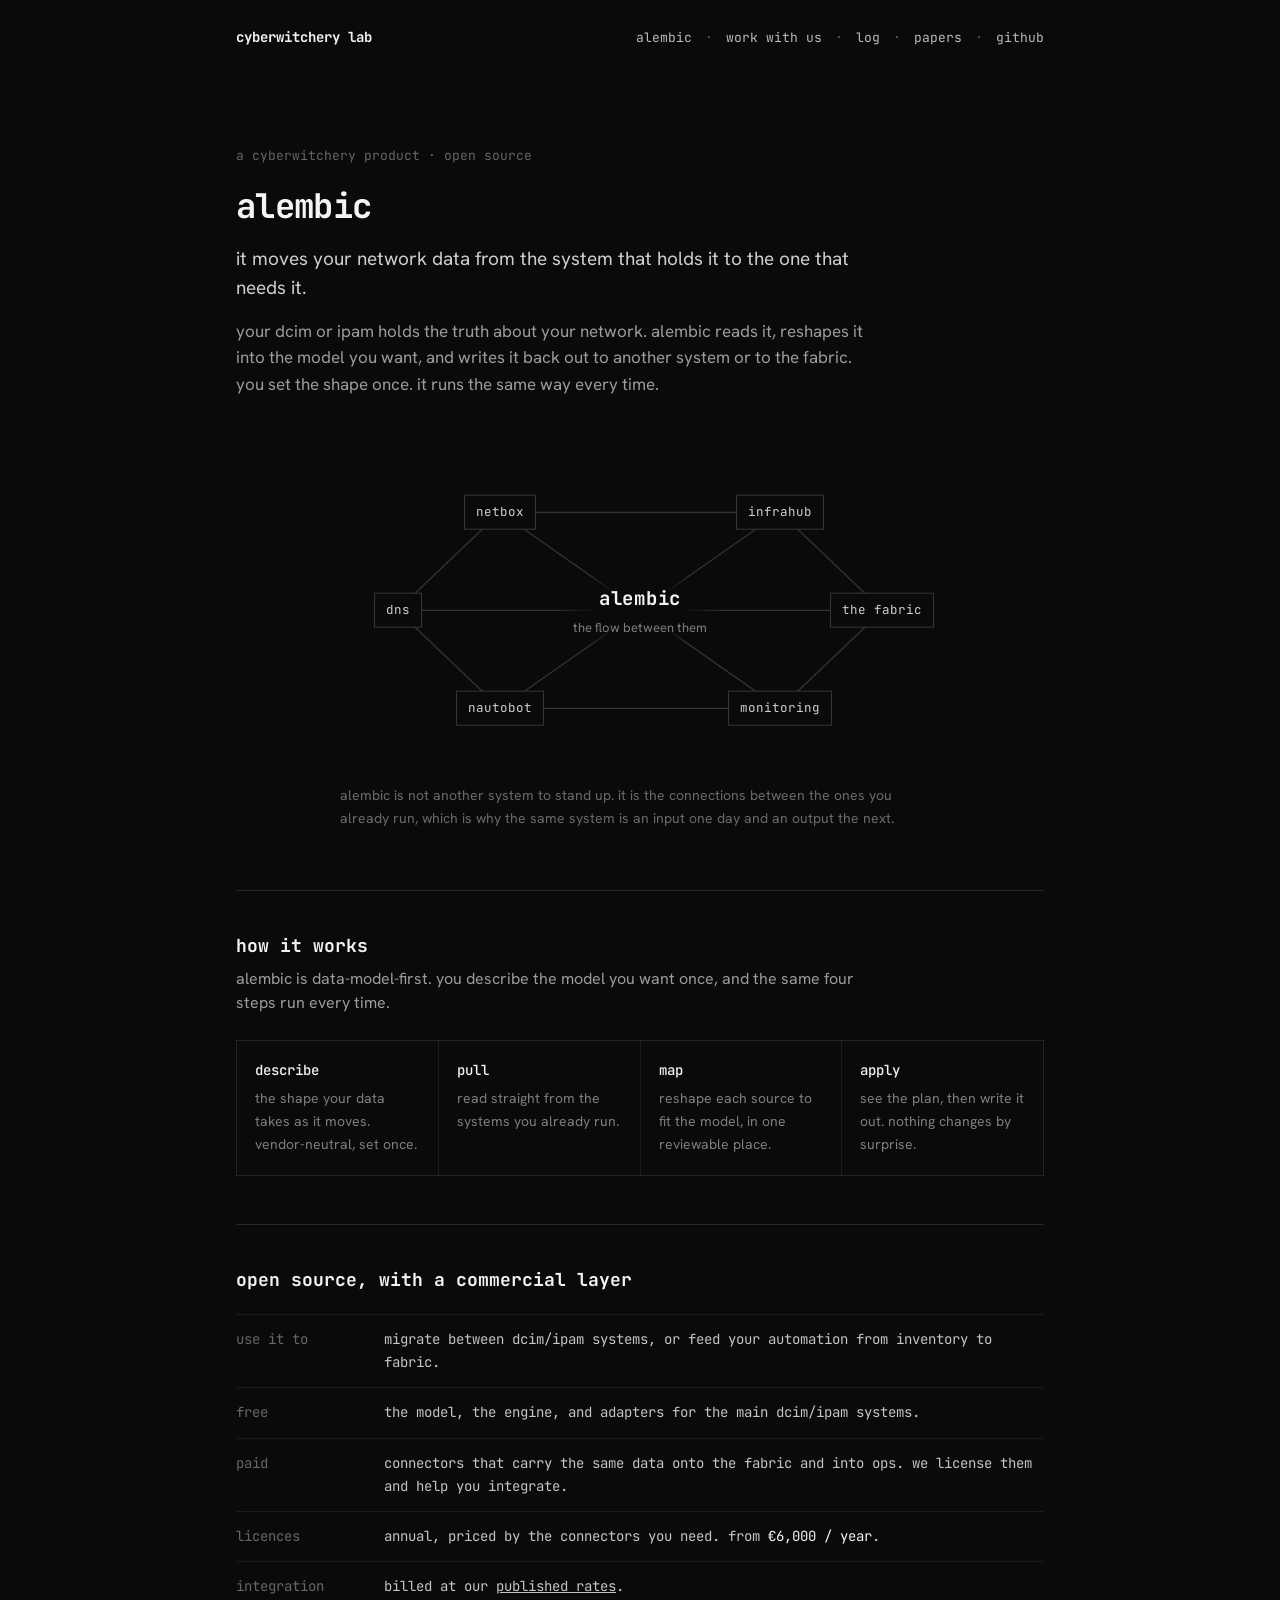
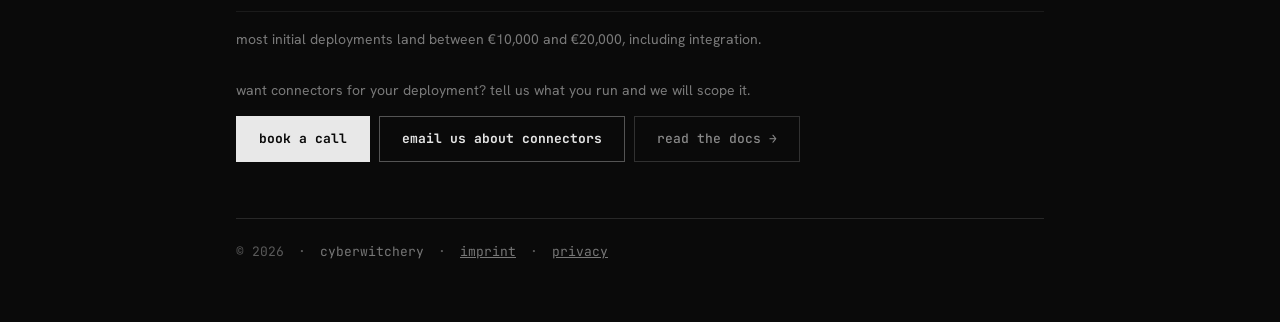
==== alembic.html @ 84539a18 "redesign, first pass" ====
<!DOCTYPE html>
<html lang="en">
<head>
<meta charset="utf-8">
<meta name="viewport" content="width=device-width, initial-scale=1">
<title>alembic · cyberwitchery</title>
<meta name="description" content="alembic moves your network data from the system that holds it to the one that needs it. open source at the core, with a commercial layer for driving the fabric and ops.">
<link rel="canonical" href="https://cyberwitchery.com/alembic.html">
<meta name="theme-color" content="#0a0a0a">
<link rel="icon" href="/favicon.svg" type="image/svg+xml">
<meta property="og:type" content="website">
<meta property="og:site_name" content="cyberwitchery">
<meta property="og:title" content="alembic · cyberwitchery">
<meta property="og:description" content="moves your network data between the dcim, ipam, and fabric systems you already run. open source at the core, with a commercial connector layer.">
<meta property="og:url" content="https://cyberwitchery.com/alembic.html">
<meta property="og:image" content="https://cyberwitchery.com/og.png">
<meta property="og:image:width" content="1200">
<meta property="og:image:height" content="630">
<meta property="og:image:alt" content="cyberwitchery — tools for network automation and security">
<meta name="twitter:card" content="summary_large_image">
<meta name="twitter:title" content="alembic · cyberwitchery">
<meta name="twitter:description" content="moves your network data between the dcim, ipam, and fabric systems you already run. open source at the core, with a commercial connector layer.">
<meta name="twitter:image" content="https://cyberwitchery.com/og.png">
<link rel="preconnect" href="https://fonts.googleapis.com">
<link rel="preconnect" href="https://fonts.gstatic.com" crossorigin>
<link href="https://fonts.googleapis.com/css2?family=JetBrains+Mono:wght@400;500;700&family=Hanken+Grotesk:wght@400;500&display=swap" rel="stylesheet">
<style>
  *{box-sizing:border-box}
  html,body{margin:0;padding:0}
  body{background:#0a0a0a}
  ::selection{background:#e8e8e8;color:#0a0a0a}
  a{text-decoration:none;color:inherit}
  @media (max-width:680px){
    .r-wrap{padding:0 20px !important;}
    .r-spec{grid-template-columns:1fr !important;gap:3px !important;}
    .r-diaglabel{font-size:11px !important;padding:5px 7px !important;}
  }
</style>
<style>
.hv0:hover{color:#fff !important}
.hv1:hover{color:#fff !important}
.hv2:hover{color:#fff !important}
.hv3:hover{color:#fff !important}
.hv4:hover{color:#fff !important}
.hv5:hover{color:#fff !important}
.hv6:hover{color:#fff !important}
.hv7:hover{color:#fff !important}
.hv8:hover{background:#fff !important}
.hv9:hover{border-color:#fff !important;color:#fff !important}
.hv10:hover{border-color:#fff !important;color:#fff !important}
.hv11:hover{color:#fff !important}
.hv12:hover{color:#fff !important}
.hv13:hover{color:#fff !important}
</style>
<script type="application/ld+json">
{
  "@context": "https://schema.org",
  "@type": "SoftwareApplication",
  "name": "alembic",
  "applicationCategory": "DeveloperApplication",
  "operatingSystem": "cross-platform",
  "description": "moves your network data from the system that holds it to the one that needs it. reads from your dcim or ipam, reshapes it to the model you want, and writes it back out to another system or to the fabric.",
  "url": "https://cyberwitchery.com/alembic.html",
  "isAccessibleForFree": true,
  "publisher": {
    "@type": "Organization",
    "name": "cyberwitchery",
    "url": "https://cyberwitchery.com/"
  }
}
</script>
</head>
<body>
<div style="background:#0a0a0a;color:#e4e4e4;font-family:'JetBrains Mono',monospace;min-height:100vh;-webkit-font-smoothing:antialiased;font-size:14px;line-height:1.65">
<div class="r-wrap" style="max-width:880px;margin:0 auto;padding:0 36px">

  <!-- masthead -->
  <div style="display:flex;align-items:center;justify-content:space-between;gap:14px 20px;padding:26px 0;flex-wrap:wrap">
    <a href="index.html" style="font-weight:700;color:#f2f2f2" class="hv0">cyberwitchery lab</a>
    <div style="display:flex;gap:13px;color:#555;font-size:13px;flex-wrap:wrap">
      <a href="alembic.html" style="color:#bbb" class="hv1">alembic</a><span>·</span>
      <!-- parked: ddt --><!--<a href="ddt.html" style="color:#bbb" class="hv2">ddt</a><span>·</span>-->
      <a href="index.html#work" style="color:#bbb" class="hv3">work with us</a><span>·</span>
      <a href="/log" style="color:#bbb" class="hv4">log</a><span>·</span>
      <a href="papers.html" style="color:#bbb" class="hv5">papers</a><span>·</span>
      <a href="https://github.com/cyberwitchery" target="_blank" style="color:#bbb" class="hv6">github</a>
    </div>
  </div>

  <!-- product hero -->
  <div style="padding:70px 0 56px">
    <div style="color:#666;font-size:13px;margin-bottom:18px">a cyberwitchery product · open source</div>
    <h1 style="font-family:'JetBrains Mono',monospace;font-weight:700;font-size:34px;line-height:1.25;letter-spacing:-0.02em;margin:0;color:#f4f4f4">alembic</h1>
    <p style="font-family:'Hanken Grotesk',sans-serif;font-size:19px;line-height:1.5;color:#cfcfcf;max-width:660px;margin:18px 0 0">it moves your network data from the system that holds it to the one that needs it.</p>
    <p style="font-family:'Hanken Grotesk',sans-serif;font-size:17px;line-height:1.55;color:#9c9c9c;max-width:640px;margin:16px 0 0">your dcim or ipam holds the truth about your network. alembic reads it, reshapes it into the model you want, and writes it back out to another system or to the fabric. you set the shape once. it runs the same way every time.</p>
  </div>

  <!-- alembic is the connections, not a node. only systems are boxes. -->
  <div style="padding:8px 0 60px">
    <div style="position:relative;width:100%;max-width:560px;margin:0 auto;aspect-ratio:600/320">
      <svg viewBox="0 0 600 320" style="position:absolute;inset:0;width:100%;height:100%">
        <g stroke="rgba(255,255,255,0.17)" stroke-width="1.4" fill="none">
          <line x1="150" y1="55" x2="450" y2="55"></line>
          <line x1="450" y1="55" x2="560" y2="160"></line>
          <line x1="560" y1="160" x2="450" y2="265"></line>
          <line x1="450" y1="265" x2="150" y2="265"></line>
          <line x1="150" y1="265" x2="40" y2="160"></line>
          <line x1="40" y1="160" x2="150" y2="55"></line>
          <line x1="150" y1="55" x2="450" y2="265"></line>
          <line x1="450" y1="55" x2="150" y2="265"></line>
          <line x1="40" y1="160" x2="560" y2="160"></line>
        </g>
      </svg>
      <div class="r-diaglabel" style="position:absolute;left:25%;top:17.2%;transform:translate(-50%,-50%);padding:6px 11px;border:1px solid rgba(255,255,255,0.18);background:#0a0a0a;color:#cfcfcf;font-size:12.5px;white-space:nowrap">netbox</div>
      <div class="r-diaglabel" style="position:absolute;left:75%;top:17.2%;transform:translate(-50%,-50%);padding:6px 11px;border:1px solid rgba(255,255,255,0.18);background:#0a0a0a;color:#cfcfcf;font-size:12.5px;white-space:nowrap">infrahub</div>
      <div class="r-diaglabel" style="position:absolute;left:93.3%;top:50%;transform:translate(-50%,-50%);padding:6px 11px;border:1px solid rgba(255,255,255,0.18);background:#0a0a0a;color:#cfcfcf;font-size:12.5px;white-space:nowrap">the fabric</div>
      <div class="r-diaglabel" style="position:absolute;left:75%;top:82.8%;transform:translate(-50%,-50%);padding:6px 11px;border:1px solid rgba(255,255,255,0.18);background:#0a0a0a;color:#cfcfcf;font-size:12.5px;white-space:nowrap">monitoring</div>
      <div class="r-diaglabel" style="position:absolute;left:25%;top:82.8%;transform:translate(-50%,-50%);padding:6px 11px;border:1px solid rgba(255,255,255,0.18);background:#0a0a0a;color:#cfcfcf;font-size:12.5px;white-space:nowrap">nautobot</div>
      <div class="r-diaglabel" style="position:absolute;left:6.7%;top:50%;transform:translate(-50%,-50%);padding:6px 11px;border:1px solid rgba(255,255,255,0.18);background:#0a0a0a;color:#cfcfcf;font-size:12.5px;white-space:nowrap">dns</div>
      <div style="position:absolute;left:50%;top:50%;transform:translate(-50%,-50%);width:170px;height:84px;display:flex;flex-direction:column;align-items:center;justify-content:center;background:radial-gradient(closest-side,#0a0a0a 52%,rgba(10,10,10,0));text-align:center">
        <div style="color:#f4f4f4;font-weight:700;font-size:19px;letter-spacing:0.04em">alembic</div>
        <div style="color:#7e7e7e;font-family:'Hanken Grotesk',sans-serif;font-size:13px;margin-top:3px">the flow between them</div>
      </div>
    </div>
    <div style="color:#6a6a6a;margin:24px auto 0;font-family:'Hanken Grotesk',sans-serif;font-size:14px;max-width:600px">alembic is not another system to stand up. it is the connections between the ones you already run, which is why the same system is an input one day and an output the next.</div>
  </div>

  <!-- how it works -->
  <div style="border-top:1px solid rgba(255,255,255,0.12);padding:40px 0 8px">
    <div style="font-weight:700;font-size:18px;color:#f2f2f2;margin-bottom:6px">how it works</div>
    <p style="font-family:'Hanken Grotesk',sans-serif;font-size:16px;line-height:1.55;color:#9c9c9c;max-width:640px;margin:0 0 24px">alembic is data-model-first. you describe the model you want once, and the same four steps run every time.</p>
    <div style="display:flex;flex-wrap:wrap;gap:0;border:1px solid rgba(255,255,255,0.1)">
      <div style="flex:1;min-width:150px;padding:18px 18px;border-right:1px solid rgba(255,255,255,0.08)">
        <div style="color:#f2f2f2;font-weight:500">describe</div>
        <div style="font-family:'Hanken Grotesk',sans-serif;font-size:14px;color:#7e7e7e;margin-top:5px">the shape your data takes as it moves. vendor-neutral, set once.</div>
      </div>
      <div style="flex:1;min-width:150px;padding:18px 18px;border-right:1px solid rgba(255,255,255,0.08)">
        <div style="color:#f2f2f2;font-weight:500">pull</div>
        <div style="font-family:'Hanken Grotesk',sans-serif;font-size:14px;color:#7e7e7e;margin-top:5px">read straight from the systems you already run.</div>
      </div>
      <div style="flex:1;min-width:150px;padding:18px 18px;border-right:1px solid rgba(255,255,255,0.08)">
        <div style="color:#f2f2f2;font-weight:500">map</div>
        <div style="font-family:'Hanken Grotesk',sans-serif;font-size:14px;color:#7e7e7e;margin-top:5px">reshape each source to fit the model, in one reviewable place.</div>
      </div>
      <div style="flex:1;min-width:150px;padding:18px 18px">
        <div style="color:#f2f2f2;font-weight:500">apply</div>
        <div style="font-family:'Hanken Grotesk',sans-serif;font-size:14px;color:#7e7e7e;margin-top:5px">see the plan, then write it out. nothing changes by surprise.</div>
      </div>
    </div>
  </div>

  <!-- open source + commercial -->
  <div style="border-top:1px solid rgba(255,255,255,0.12);padding:40px 0 8px;margin-top:40px">
    <div style="font-weight:700;font-size:18px;color:#f2f2f2;margin-bottom:20px">open source, with a commercial layer</div>
    <div style="display:flex;flex-direction:column;gap:0;font-size:14px">
      <div class="r-spec" style="display:grid;grid-template-columns:130px 1fr;gap:18px;padding:13px 0;border-top:1px solid rgba(255,255,255,0.07)">
        <span style="color:#666">use it to</span><span style="color:#c4c4c4">migrate between dcim/ipam systems, or feed your automation from inventory to fabric.</span>
      </div>
      <div class="r-spec" style="display:grid;grid-template-columns:130px 1fr;gap:18px;padding:13px 0;border-top:1px solid rgba(255,255,255,0.07)">
        <span style="color:#666">free</span><span style="color:#c4c4c4">the model, the engine, and adapters for the main dcim/ipam systems.</span>
      </div>
      <div class="r-spec" style="display:grid;grid-template-columns:130px 1fr;gap:18px;padding:13px 0;border-top:1px solid rgba(255,255,255,0.07)">
        <span style="color:#666">paid</span><span style="color:#c4c4c4">connectors that carry the same data onto the fabric and into ops. we license them and help you integrate.</span>
      </div>
      <div class="r-spec" style="display:grid;grid-template-columns:130px 1fr;gap:18px;padding:13px 0;border-top:1px solid rgba(255,255,255,0.07)">
        <span style="color:#666">licences</span><span style="color:#c4c4c4">annual, priced by the connectors you need. from <span style="color:#f2f2f2">€6,000 / year</span>.</span>
      </div>
      <div class="r-spec" style="display:grid;grid-template-columns:130px 1fr;gap:18px;padding:13px 0;border-top:1px solid rgba(255,255,255,0.07);border-bottom:1px solid rgba(255,255,255,0.07)">
        <span style="color:#666">integration</span><span style="color:#c4c4c4">billed at our <a href="index.html#rates" style="color:#c4c4c4;text-decoration:underline" class="hv7">published rates</a>.</span>
      </div>
    </div>
    <div style="color:#7a7a7a;font-family:'Hanken Grotesk',sans-serif;font-size:14px;margin-top:16px;max-width:600px">most initial deployments land between €10,000 and €20,000, including integration.</div>
    <div style="color:#7a7a7a;font-family:'Hanken Grotesk',sans-serif;font-size:14px;margin-top:28px">want connectors for your deployment? tell us what you run and we will scope it.</div>
    <div style="display:flex;gap:9px;flex-wrap:wrap;margin-top:14px">
      <a href="https://cal.com/cyberwitchery" target="_blank" style="border:1px solid #e8e8e8;background:#e8e8e8;color:#0a0a0a;padding:11px 22px;font-size:13px;font-weight:700" class="hv8">book a call</a>
      <a href="mailto:contact@cyberwitchery.com?subject=alembic connectors" style="border:1px solid rgba(255,255,255,0.3);color:#e4e4e4;padding:11px 22px;font-size:13px;font-weight:700" class="hv9">email us about connectors</a>
      <a href="https://github.com/cyberwitchery/alembic" target="_blank" style="border:1px solid rgba(255,255,255,0.16);color:#888;padding:11px 22px;font-size:13px;font-weight:500" class="hv10">read the docs →</a>
    </div>
  </div>

  <!-- footer -->
  <div style="border-top:1px solid rgba(255,255,255,0.12);margin-top:48px;padding:22px 0 60px;display:flex;gap:14px;color:#5a5a5a;font-size:13px;flex-wrap:wrap">
    <span>© 2026</span><span>·</span>
    <a href="index.html" style="color:#777" class="hv11">cyberwitchery</a><span>·</span>
    <a href="imprint.html" style="text-decoration:underline;color:#777" class="hv12">imprint</a><span>·</span>
    <a href="privacy.html" style="text-decoration:underline;color:#777" class="hv13">privacy</a>
  </div>

</div>
</div>
</body>
</html>
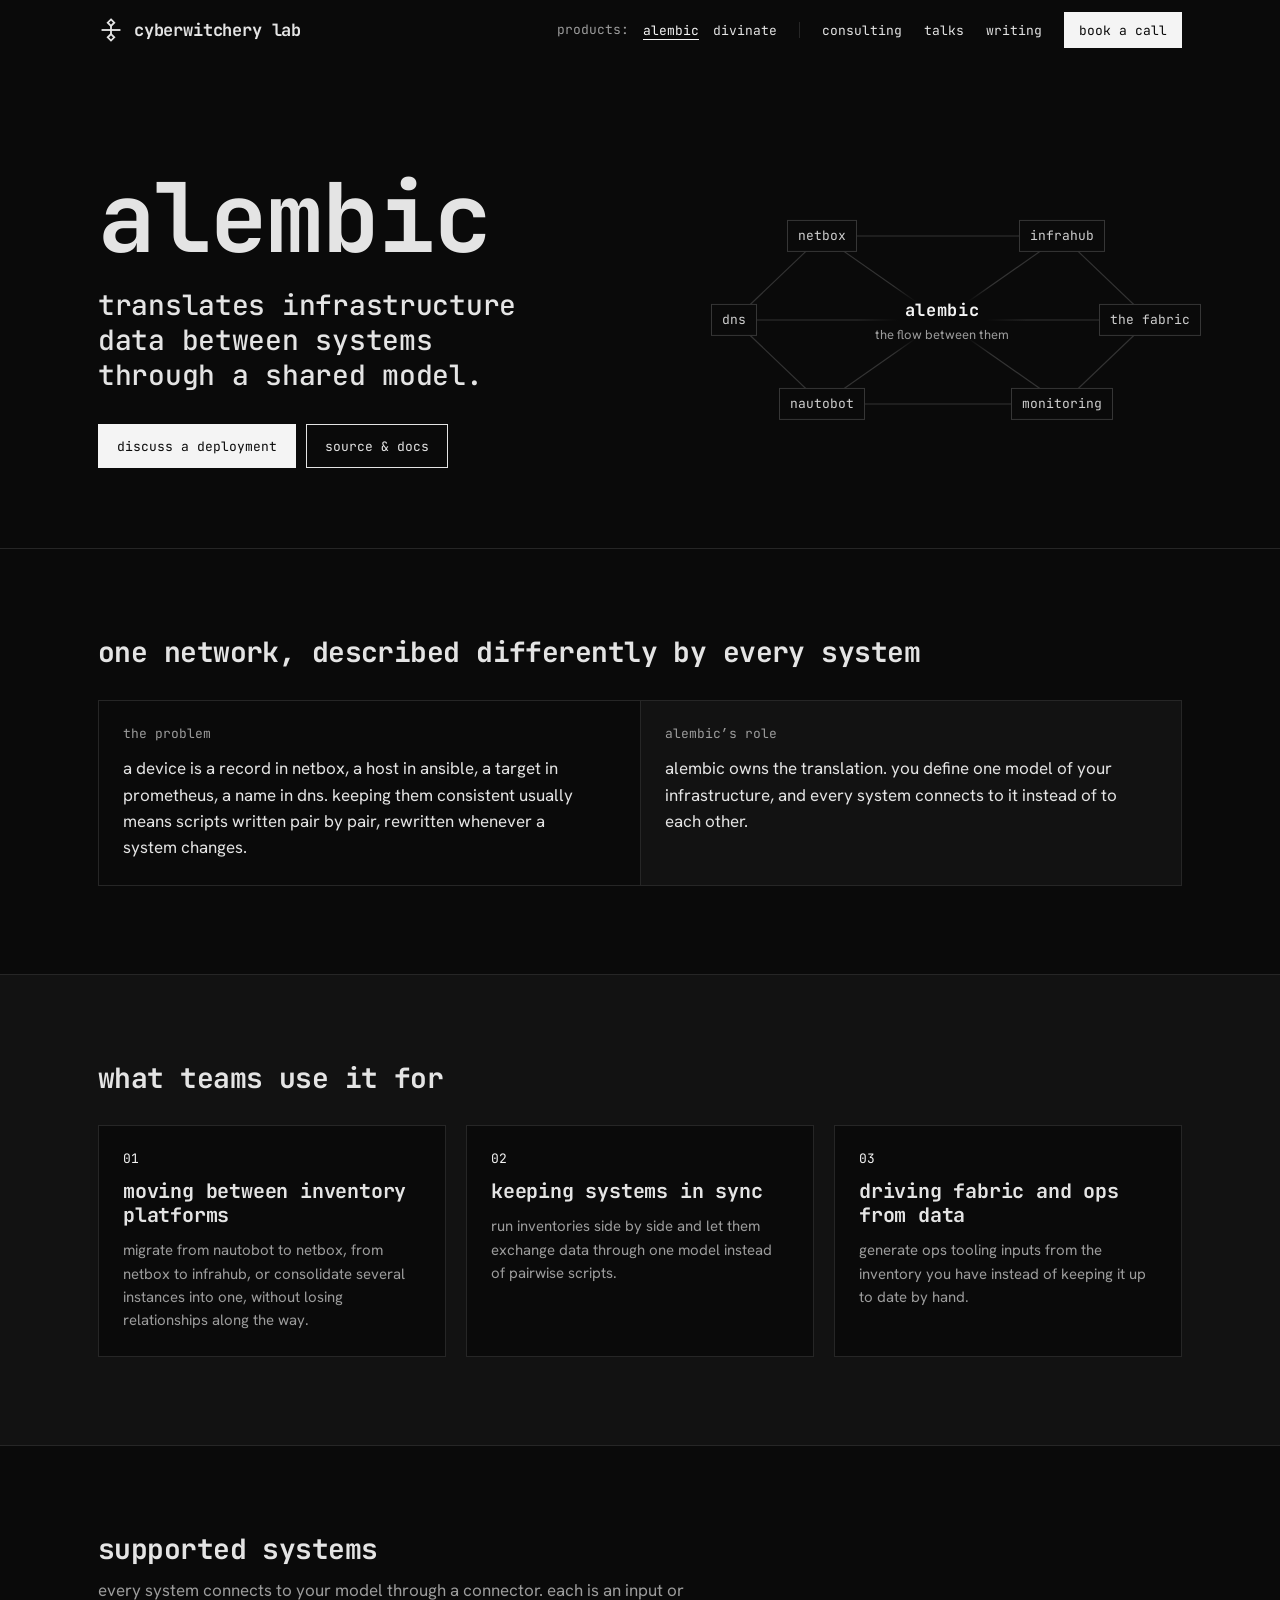
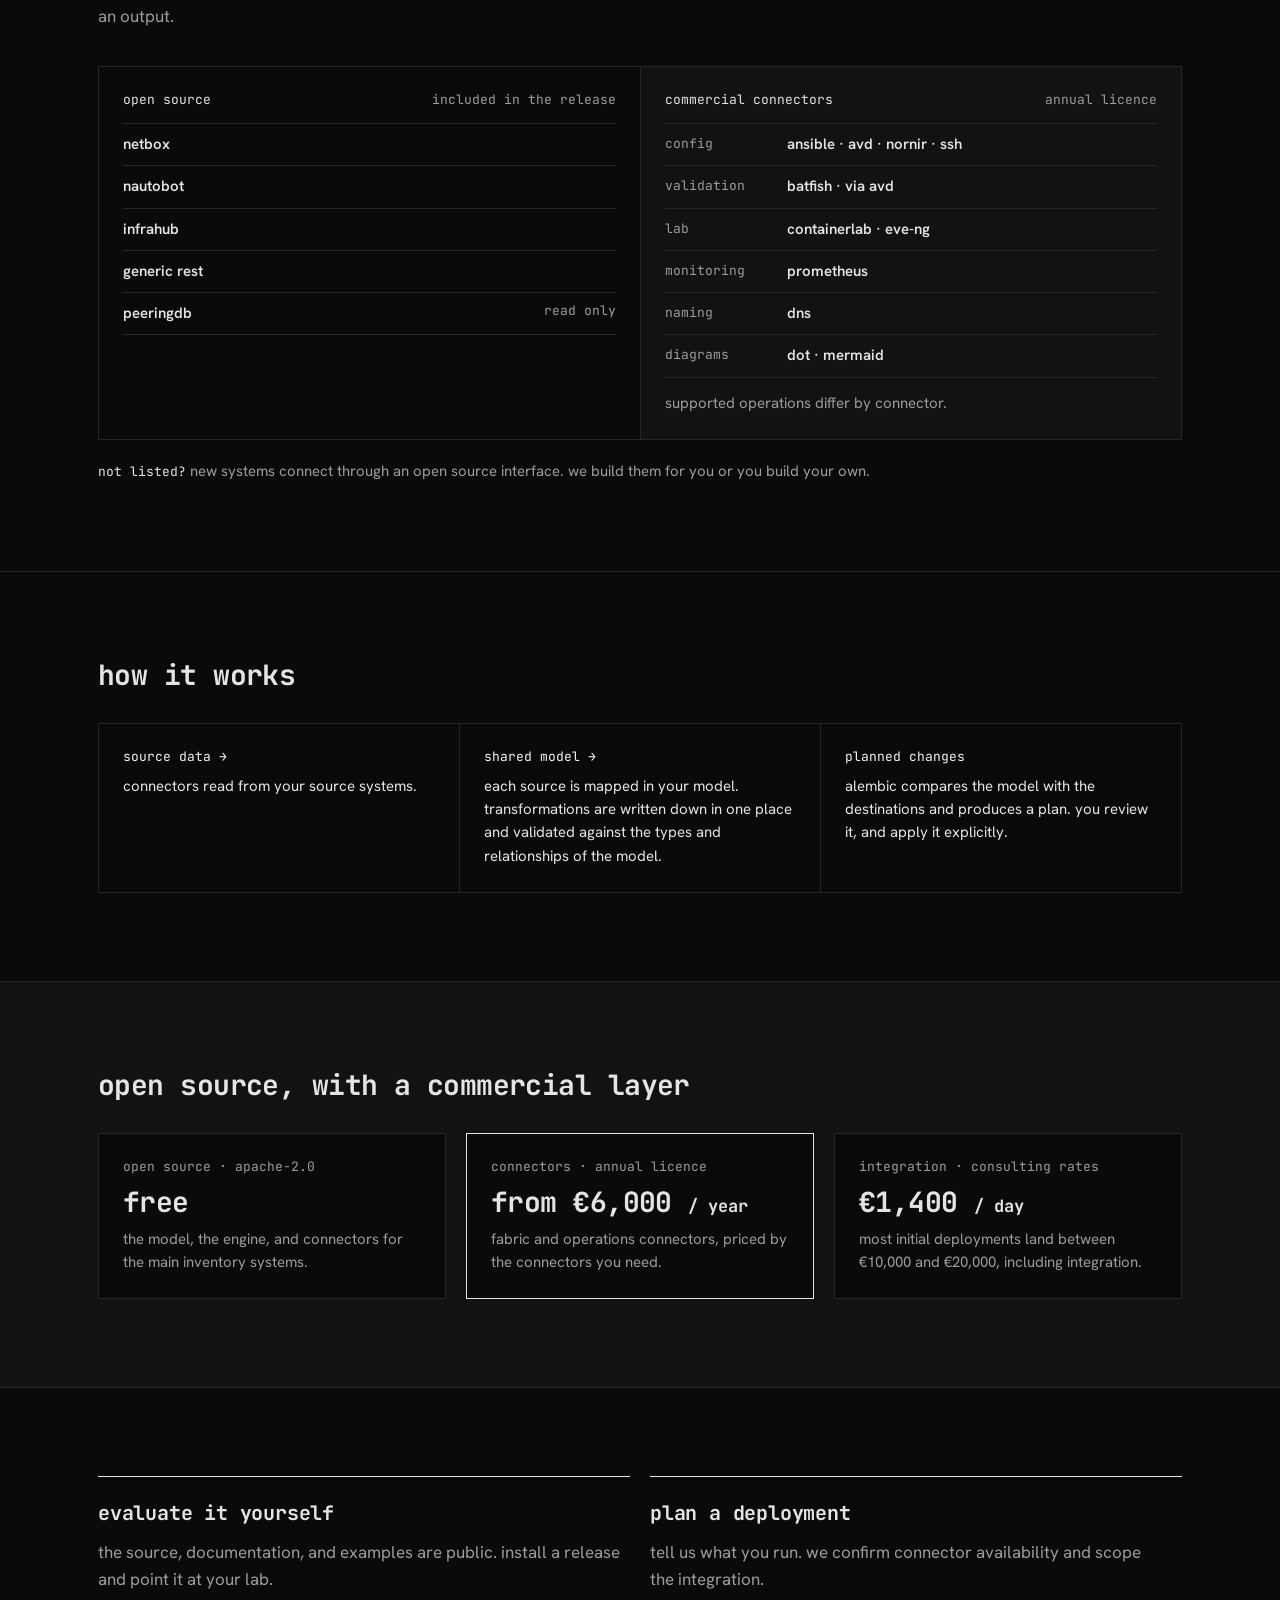
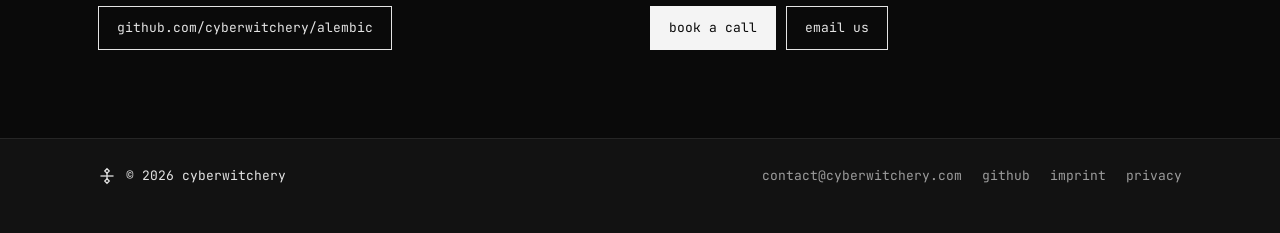
==== commit 135709b5: "redesign" ====
--- a/alembic.html
+++ b/alembic.html
@@ -3,190 +3,171 @@
 <head>
 <meta charset="utf-8">
 <meta name="viewport" content="width=device-width, initial-scale=1">
-<title>alembic · cyberwitchery</title>
-<meta name="description" content="alembic moves your network data from the system that holds it to the one that needs it. open source at the core, with a commercial layer for driving the fabric and ops.">
+<title>alembic · translate network data between your systems · cyberwitchery</title>
+<meta name="description" content="alembic translates infrastructure data between netbox, nautobot, infrahub, and your fabric and ops tooling, through a shared model you control. open source, with commercial connectors.">
 <link rel="canonical" href="https://cyberwitchery.com/alembic.html">
 <meta name="theme-color" content="#0a0a0a">
-<link rel="icon" href="/favicon.svg" type="image/svg+xml">
 <meta property="og:type" content="website">
 <meta property="og:site_name" content="cyberwitchery">
-<meta property="og:title" content="alembic · cyberwitchery">
-<meta property="og:description" content="moves your network data between the dcim, ipam, and fabric systems you already run. open source at the core, with a commercial connector layer.">
 <meta property="og:url" content="https://cyberwitchery.com/alembic.html">
+<meta property="og:title" content="alembic · translate network data between your systems · cyberwitchery">
+<meta property="og:description" content="alembic translates infrastructure data between netbox, nautobot, infrahub, and your fabric and ops tooling, through a shared model you control. open source, with commercial connectors.">
 <meta property="og:image" content="https://cyberwitchery.com/og.png">
 <meta property="og:image:width" content="1200">
 <meta property="og:image:height" content="630">
-<meta property="og:image:alt" content="cyberwitchery — tools for network automation and security">
+<meta property="og:image:alt" content="cyberwitchery">
 <meta name="twitter:card" content="summary_large_image">
-<meta name="twitter:title" content="alembic · cyberwitchery">
-<meta name="twitter:description" content="moves your network data between the dcim, ipam, and fabric systems you already run. open source at the core, with a commercial connector layer.">
+<meta name="twitter:title" content="alembic · translate network data between your systems · cyberwitchery">
+<meta name="twitter:description" content="alembic translates infrastructure data between netbox, nautobot, infrahub, and your fabric and ops tooling, through a shared model you control. open source, with commercial connectors.">
 <meta name="twitter:image" content="https://cyberwitchery.com/og.png">
+<script type="application/ld+json">{"@context":"https://schema.org","@graph":[{"@type":"SoftwareApplication","name":"alembic","url":"https://cyberwitchery.com/alembic.html","applicationCategory":"DeveloperApplication","description":"translates infrastructure data between systems through a shared model you control.","license":"https://www.apache.org/licenses/LICENSE-2.0","publisher":{"@type":"Organization","name":"cyberwitchery","url":"https://cyberwitchery.com/"},"sameAs":["https://github.com/cyberwitchery/alembic"],"offers":[{"@type":"Offer","name":"open source","price":"0","priceCurrency":"EUR"},{"@type":"Offer","name":"commercial connectors, annual licence","price":"6000","priceCurrency":"EUR","description":"from €6,000 per year"}]}]}</script>
+<link rel="icon" href="/favicon.svg" type="image/svg+xml">
 <link rel="preconnect" href="https://fonts.googleapis.com">
 <link rel="preconnect" href="https://fonts.gstatic.com" crossorigin>
-<link href="https://fonts.googleapis.com/css2?family=JetBrains+Mono:wght@400;500;700&family=Hanken+Grotesk:wght@400;500&display=swap" rel="stylesheet">
-<style>
-  *{box-sizing:border-box}
-  html,body{margin:0;padding:0}
-  body{background:#0a0a0a}
-  ::selection{background:#e8e8e8;color:#0a0a0a}
-  a{text-decoration:none;color:inherit}
-  @media (max-width:680px){
-    .r-wrap{padding:0 20px !important;}
-    .r-spec{grid-template-columns:1fr !important;gap:3px !important;}
-    .r-diaglabel{font-size:11px !important;padding:5px 7px !important;}
-  }
-</style>
-<style>
-.hv0:hover{color:#fff !important}
-.hv1:hover{color:#fff !important}
-.hv2:hover{color:#fff !important}
-.hv3:hover{color:#fff !important}
-.hv4:hover{color:#fff !important}
-.hv5:hover{color:#fff !important}
-.hv6:hover{color:#fff !important}
-.hv7:hover{color:#fff !important}
-.hv8:hover{background:#fff !important}
-.hv9:hover{border-color:#fff !important;color:#fff !important}
-.hv10:hover{border-color:#fff !important;color:#fff !important}
-.hv11:hover{color:#fff !important}
-.hv12:hover{color:#fff !important}
-.hv13:hover{color:#fff !important}
-</style>
-<script type="application/ld+json">
-{
-  "@context": "https://schema.org",
-  "@type": "SoftwareApplication",
-  "name": "alembic",
-  "applicationCategory": "DeveloperApplication",
-  "operatingSystem": "cross-platform",
-  "description": "moves your network data from the system that holds it to the one that needs it. reads from your dcim or ipam, reshapes it to the model you want, and writes it back out to another system or to the fabric.",
-  "url": "https://cyberwitchery.com/alembic.html",
-  "isAccessibleForFree": true,
-  "publisher": {
-    "@type": "Organization",
-    "name": "cyberwitchery",
-    "url": "https://cyberwitchery.com/"
-  }
-}
-</script>
+<link href="https://fonts.googleapis.com/css2?family=JetBrains+Mono:wght@400;500;700&family=Hanken+Grotesk:wght@400;500;600&display=swap" rel="stylesheet">
+<link rel="stylesheet" href="style.css">
 </head>
 <body>
-<div style="background:#0a0a0a;color:#e4e4e4;font-family:'JetBrains Mono',monospace;min-height:100vh;-webkit-font-smoothing:antialiased;font-size:14px;line-height:1.65">
-<div class="r-wrap" style="max-width:880px;margin:0 auto;padding:0 36px">
-
-  <!-- masthead -->
-  <div style="display:flex;align-items:center;justify-content:space-between;gap:14px 20px;padding:26px 0;flex-wrap:wrap">
-    <a href="index.html" style="font-weight:700;color:#f2f2f2" class="hv0">cyberwitchery lab</a>
-    <div style="display:flex;gap:13px;color:#555;font-size:13px;flex-wrap:wrap">
-      <a href="alembic.html" style="color:#bbb" class="hv1">alembic</a><span>·</span>
-      <!-- parked: ddt --><!--<a href="ddt.html" style="color:#bbb" class="hv2">ddt</a><span>·</span>-->
-      <a href="index.html#work" style="color:#bbb" class="hv3">work with us</a><span>·</span>
-      <a href="/log" style="color:#bbb" class="hv4">log</a><span>·</span>
-      <a href="papers.html" style="color:#bbb" class="hv5">papers</a><span>·</span>
-      <a href="https://github.com/cyberwitchery" target="_blank" style="color:#bbb" class="hv6">github</a>
-    </div>
-  </div>
-
-  <!-- product hero -->
-  <div style="padding:70px 0 56px">
-    <div style="color:#666;font-size:13px;margin-bottom:18px">a cyberwitchery product · open source</div>
-    <h1 style="font-family:'JetBrains Mono',monospace;font-weight:700;font-size:34px;line-height:1.25;letter-spacing:-0.02em;margin:0;color:#f4f4f4">alembic</h1>
-    <p style="font-family:'Hanken Grotesk',sans-serif;font-size:19px;line-height:1.5;color:#cfcfcf;max-width:660px;margin:18px 0 0">it moves your network data from the system that holds it to the one that needs it.</p>
-    <p style="font-family:'Hanken Grotesk',sans-serif;font-size:17px;line-height:1.55;color:#9c9c9c;max-width:640px;margin:16px 0 0">your dcim or ipam holds the truth about your network. alembic reads it, reshapes it into the model you want, and writes it back out to another system or to the fabric. you set the shape once. it runs the same way every time.</p>
-  </div>
-
-  <!-- alembic is the connections, not a node. only systems are boxes. -->
-  <div style="padding:8px 0 60px">
-    <div style="position:relative;width:100%;max-width:560px;margin:0 auto;aspect-ratio:600/320">
-      <svg viewBox="0 0 600 320" style="position:absolute;inset:0;width:100%;height:100%">
-        <g stroke="rgba(255,255,255,0.17)" stroke-width="1.4" fill="none">
-          <line x1="150" y1="55" x2="450" y2="55"></line>
-          <line x1="450" y1="55" x2="560" y2="160"></line>
-          <line x1="560" y1="160" x2="450" y2="265"></line>
-          <line x1="450" y1="265" x2="150" y2="265"></line>
-          <line x1="150" y1="265" x2="40" y2="160"></line>
-          <line x1="40" y1="160" x2="150" y2="55"></line>
-          <line x1="150" y1="55" x2="450" y2="265"></line>
-          <line x1="450" y1="55" x2="150" y2="265"></line>
-          <line x1="40" y1="160" x2="560" y2="160"></line>
-        </g>
-      </svg>
-      <div class="r-diaglabel" style="position:absolute;left:25%;top:17.2%;transform:translate(-50%,-50%);padding:6px 11px;border:1px solid rgba(255,255,255,0.18);background:#0a0a0a;color:#cfcfcf;font-size:12.5px;white-space:nowrap">netbox</div>
-      <div class="r-diaglabel" style="position:absolute;left:75%;top:17.2%;transform:translate(-50%,-50%);padding:6px 11px;border:1px solid rgba(255,255,255,0.18);background:#0a0a0a;color:#cfcfcf;font-size:12.5px;white-space:nowrap">infrahub</div>
-      <div class="r-diaglabel" style="position:absolute;left:93.3%;top:50%;transform:translate(-50%,-50%);padding:6px 11px;border:1px solid rgba(255,255,255,0.18);background:#0a0a0a;color:#cfcfcf;font-size:12.5px;white-space:nowrap">the fabric</div>
-      <div class="r-diaglabel" style="position:absolute;left:75%;top:82.8%;transform:translate(-50%,-50%);padding:6px 11px;border:1px solid rgba(255,255,255,0.18);background:#0a0a0a;color:#cfcfcf;font-size:12.5px;white-space:nowrap">monitoring</div>
-      <div class="r-diaglabel" style="position:absolute;left:25%;top:82.8%;transform:translate(-50%,-50%);padding:6px 11px;border:1px solid rgba(255,255,255,0.18);background:#0a0a0a;color:#cfcfcf;font-size:12.5px;white-space:nowrap">nautobot</div>
-      <div class="r-diaglabel" style="position:absolute;left:6.7%;top:50%;transform:translate(-50%,-50%);padding:6px 11px;border:1px solid rgba(255,255,255,0.18);background:#0a0a0a;color:#cfcfcf;font-size:12.5px;white-space:nowrap">dns</div>
-      <div style="position:absolute;left:50%;top:50%;transform:translate(-50%,-50%);width:170px;height:84px;display:flex;flex-direction:column;align-items:center;justify-content:center;background:radial-gradient(closest-side,#0a0a0a 52%,rgba(10,10,10,0));text-align:center">
-        <div style="color:#f4f4f4;font-weight:700;font-size:19px;letter-spacing:0.04em">alembic</div>
-        <div style="color:#7e7e7e;font-family:'Hanken Grotesk',sans-serif;font-size:13px;margin-top:3px">the flow between them</div>
-      </div>
-    </div>
-    <div style="color:#6a6a6a;margin:24px auto 0;font-family:'Hanken Grotesk',sans-serif;font-size:14px;max-width:600px">alembic is not another system to stand up. it is the connections between the ones you already run, which is why the same system is an input one day and an output the next.</div>
-  </div>
-
-  <!-- how it works -->
-  <div style="border-top:1px solid rgba(255,255,255,0.12);padding:40px 0 8px">
-    <div style="font-weight:700;font-size:18px;color:#f2f2f2;margin-bottom:6px">how it works</div>
-    <p style="font-family:'Hanken Grotesk',sans-serif;font-size:16px;line-height:1.55;color:#9c9c9c;max-width:640px;margin:0 0 24px">alembic is data-model-first. you describe the model you want once, and the same four steps run every time.</p>
-    <div style="display:flex;flex-wrap:wrap;gap:0;border:1px solid rgba(255,255,255,0.1)">
-      <div style="flex:1;min-width:150px;padding:18px 18px;border-right:1px solid rgba(255,255,255,0.08)">
-        <div style="color:#f2f2f2;font-weight:500">describe</div>
-        <div style="font-family:'Hanken Grotesk',sans-serif;font-size:14px;color:#7e7e7e;margin-top:5px">the shape your data takes as it moves. vendor-neutral, set once.</div>
-      </div>
-      <div style="flex:1;min-width:150px;padding:18px 18px;border-right:1px solid rgba(255,255,255,0.08)">
-        <div style="color:#f2f2f2;font-weight:500">pull</div>
-        <div style="font-family:'Hanken Grotesk',sans-serif;font-size:14px;color:#7e7e7e;margin-top:5px">read straight from the systems you already run.</div>
-      </div>
-      <div style="flex:1;min-width:150px;padding:18px 18px;border-right:1px solid rgba(255,255,255,0.08)">
-        <div style="color:#f2f2f2;font-weight:500">map</div>
-        <div style="font-family:'Hanken Grotesk',sans-serif;font-size:14px;color:#7e7e7e;margin-top:5px">reshape each source to fit the model, in one reviewable place.</div>
-      </div>
-      <div style="flex:1;min-width:150px;padding:18px 18px">
-        <div style="color:#f2f2f2;font-weight:500">apply</div>
-        <div style="font-family:'Hanken Grotesk',sans-serif;font-size:14px;color:#7e7e7e;margin-top:5px">see the plan, then write it out. nothing changes by surprise.</div>
-      </div>
-    </div>
-  </div>
-
-  <!-- open source + commercial -->
-  <div style="border-top:1px solid rgba(255,255,255,0.12);padding:40px 0 8px;margin-top:40px">
-    <div style="font-weight:700;font-size:18px;color:#f2f2f2;margin-bottom:20px">open source, with a commercial layer</div>
-    <div style="display:flex;flex-direction:column;gap:0;font-size:14px">
-      <div class="r-spec" style="display:grid;grid-template-columns:130px 1fr;gap:18px;padding:13px 0;border-top:1px solid rgba(255,255,255,0.07)">
-        <span style="color:#666">use it to</span><span style="color:#c4c4c4">migrate between dcim/ipam systems, or feed your automation from inventory to fabric.</span>
-      </div>
-      <div class="r-spec" style="display:grid;grid-template-columns:130px 1fr;gap:18px;padding:13px 0;border-top:1px solid rgba(255,255,255,0.07)">
-        <span style="color:#666">free</span><span style="color:#c4c4c4">the model, the engine, and adapters for the main dcim/ipam systems.</span>
-      </div>
-      <div class="r-spec" style="display:grid;grid-template-columns:130px 1fr;gap:18px;padding:13px 0;border-top:1px solid rgba(255,255,255,0.07)">
-        <span style="color:#666">paid</span><span style="color:#c4c4c4">connectors that carry the same data onto the fabric and into ops. we license them and help you integrate.</span>
-      </div>
-      <div class="r-spec" style="display:grid;grid-template-columns:130px 1fr;gap:18px;padding:13px 0;border-top:1px solid rgba(255,255,255,0.07)">
-        <span style="color:#666">licences</span><span style="color:#c4c4c4">annual, priced by the connectors you need. from <span style="color:#f2f2f2">€6,000 / year</span>.</span>
-      </div>
-      <div class="r-spec" style="display:grid;grid-template-columns:130px 1fr;gap:18px;padding:13px 0;border-top:1px solid rgba(255,255,255,0.07);border-bottom:1px solid rgba(255,255,255,0.07)">
-        <span style="color:#666">integration</span><span style="color:#c4c4c4">billed at our <a href="index.html#rates" style="color:#c4c4c4;text-decoration:underline" class="hv7">published rates</a>.</span>
-      </div>
-    </div>
-    <div style="color:#7a7a7a;font-family:'Hanken Grotesk',sans-serif;font-size:14px;margin-top:16px;max-width:600px">most initial deployments land between €10,000 and €20,000, including integration.</div>
-    <div style="color:#7a7a7a;font-family:'Hanken Grotesk',sans-serif;font-size:14px;margin-top:28px">want connectors for your deployment? tell us what you run and we will scope it.</div>
-    <div style="display:flex;gap:9px;flex-wrap:wrap;margin-top:14px">
-      <a href="https://cal.com/cyberwitchery" target="_blank" style="border:1px solid #e8e8e8;background:#e8e8e8;color:#0a0a0a;padding:11px 22px;font-size:13px;font-weight:700" class="hv8">book a call</a>
-      <a href="mailto:contact@cyberwitchery.com?subject=alembic connectors" style="border:1px solid rgba(255,255,255,0.3);color:#e4e4e4;padding:11px 22px;font-size:13px;font-weight:700" class="hv9">email us about connectors</a>
-      <a href="https://github.com/cyberwitchery/alembic" target="_blank" style="border:1px solid rgba(255,255,255,0.16);color:#888;padding:11px 22px;font-size:13px;font-weight:500" class="hv10">read the docs →</a>
-    </div>
-  </div>
-
-  <!-- footer -->
-  <div style="border-top:1px solid rgba(255,255,255,0.12);margin-top:48px;padding:22px 0 60px;display:flex;gap:14px;color:#5a5a5a;font-size:13px;flex-wrap:wrap">
-    <span>© 2026</span><span>·</span>
-    <a href="index.html" style="color:#777" class="hv11">cyberwitchery</a><span>·</span>
-    <a href="imprint.html" style="text-decoration:underline;color:#777" class="hv12">imprint</a><span>·</span>
-    <a href="privacy.html" style="text-decoration:underline;color:#777" class="hv13">privacy</a>
-  </div>
-
+<a class="skip" href="#main">skip to content</a>
+<header class="top">
+<div class="wrap bar">
+<a class="brand" href="index.html"><svg aria-hidden="true" viewBox="0 0 256 256" fill="none" stroke="currentColor" stroke-width="18" stroke-linecap="square"><path d="M128 24 L160 56 L128 88 L96 56 Z"></path><path d="M128 168 L160 200 L128 232 L96 200 Z"></path><path d="M128 88 L128 168"></path><path d="M44 128 L212 128"></path></svg><span>cyberwitchery lab</span></a>
+<button class="menu-btn" type="button" popovertarget="menu">menu</button>
+<nav id="menu" popover="auto" aria-label="main">
+<div class="grp p"><span class="label pl">products</span><a href="alembic.html" aria-current="page">alembic</a><a href="divinate.html">divinate</a><!-- parked: ddt --><!--<a href="ddt.html">ddt</a>--></div>
+<span class="sep" aria-hidden="true"></span>
+<div class="grp"><span class="label svc">services</span><a href="index.html#consulting">consulting</a><a href="index.html#talks">talks</a><a href="index.html#writing">writing</a></div>
+<a class="btn" href="https://cal.com/cyberwitchery" target="_blank" rel="noopener">book a call</a>
+</nav>
+</div>
+</header>
+<main id="main" class="al">
+<section class="s">
+<div class="wrap phero">
+<div class="txt">
+<p class="label pe mx">product · network automation</p>
+<h1 class="ptitle">alembic</h1>
+<p class="ptag">translates infrastructure data between systems through a shared model.</p>
+<div class="actions">
+<a class="btn" href="https://cal.com/cyberwitchery" target="_blank" rel="noopener">discuss a deployment</a>
+<a class="btn o" href="https://github.com/cyberwitchery/alembic" target="_blank" rel="noopener">source &amp; docs</a>
 </div>
 </div>
+<figure class="netviz viz" aria-hidden="true">
+<svg viewBox="0 0 600 320"><g stroke="rgba(255,255,255,0.17)" stroke-width="1.4" fill="none"><line x1="150" y1="55" x2="450" y2="55"></line><line x1="450" y1="55" x2="560" y2="160"></line><line x1="560" y1="160" x2="450" y2="265"></line><line x1="450" y1="265" x2="150" y2="265"></line><line x1="150" y1="265" x2="40" y2="160"></line><line x1="40" y1="160" x2="150" y2="55"></line><line x1="150" y1="55" x2="450" y2="265"></line><line x1="450" y1="55" x2="150" y2="265"></line><line x1="40" y1="160" x2="560" y2="160"></line></g></svg>
+<span class="node" style="left:25%;top:17.2%">netbox</span><span class="node" style="left:75%;top:17.2%">infrahub</span><span class="node" style="left:93.3%;top:50%">the fabric</span><span class="node" style="left:75%;top:82.8%">monitoring</span><span class="node" style="left:25%;top:82.8%">nautobot</span><span class="node" style="left:6.7%;top:50%">dns</span>
+<span class="hub"><b>alembic</b><span>the flow between them</span></span>
+</figure>
+</div>
+</section>
+
+<section class="s prob" aria-labelledby="h-problem">
+<div class="wrap">
+<h2 class="h2" id="h-problem">one network, described differently by every system</h2>
+<div class="grid c2">
+<div><p class="label mb dx">the problem</p><p>a device is a record in netbox, a host in ansible, a target in prometheus, a name in dns. keeping them consistent usually means scripts written pair by pair, rewritten whenever a system changes.</p></div>
+<div class="sf"><p class="label mb dx">alembic’s role</p><p><strong>alembic owns the translation.</strong> you define one model of your infrastructure, and every system connects to it instead of to each other.</p></div>
+</div>
+</div>
+</section>
+
+<section class="s alt uses" aria-labelledby="h-uses">
+<div class="wrap">
+<h2 class="h2" id="h-uses">what teams use it for</h2>
+<div class="cards">
+<div><span class="num" aria-hidden="true">01</span><h3 class="h3">moving between inventory platforms</h3><p class="small mu"><span class="dx">migrate from </span>nautobot to netbox, <span class="dx">from </span>netbox to infrahub, or <span class="dx">consolidate </span>several instances into one, without losing relationships along the way.</p></div>
+<div><span class="num" aria-hidden="true">02</span><h3 class="h3">keeping systems in sync</h3><p class="small mu">run inventories side by side and let them exchange data through one model instead of pairwise scripts.</p></div>
+<div><span class="num" aria-hidden="true">03</span><h3 class="h3">driving fabric and ops from data</h3><p class="small mu">generate ops tooling inputs from the inventory you have instead of keeping it up to date by hand.</p></div>
+</div>
+</div>
+</section>
+
+<section class="s sys" aria-labelledby="h-systems">
+<div class="wrap">
+<h2 class="h2 tight" id="h-systems">supported systems</h2>
+<p class="lead">every system connects to your model through a connector. each is an input or an output.</p>
+<div class="grid c2 sysg">
+<div>
+<div class="colhead"><h3>open source</h3><span class="label">included in the release<span class="mx">. inventory systems.</span></span></div>
+<ul>
+<li class="row"><span>netbox</span></li>
+<li class="row"><span>nautobot</span></li>
+<li class="row"><span>infrahub</span></li>
+<li class="row"><span><span class="dx">generic rest</span><span class="mx">any rest api</span></span><span class="rl mx">generic connector</span></li>
+<li class="row"><span>peeringdb</span><span class="rl">read only</span></li>
+</ul>
+</div>
+<div class="sf">
+<div class="colhead"><h3>commercial connectors</h3><span class="label">annual licence<span class="mx">. fabric and operational tooling. supported operations differ by connector.</span></span></div>
+<dl>
+<div class="kv b"><dt>config</dt><dd>ansible<span class="dx"> ·</span><span class="mx">,</span> avd<span class="dx"> ·</span><span class="mx">,</span> nornir<span class="dx"> ·</span><span class="mx">,</span> ssh</dd></div>
+<div class="kv b"><dt>validation</dt><dd>batfish<span class="dx"> ·</span><span class="mx">,</span> via avd</dd></div>
+<div class="kv b"><dt>lab</dt><dd>containerlab<span class="dx"> ·</span><span class="mx">,</span> eve-ng</dd></div>
+<div class="kv b"><dt>monitoring</dt><dd>prometheus</dd></div>
+<div class="kv b"><dt>naming</dt><dd>dns</dd></div>
+<div class="kv b"><dt>diagrams</dt><dd>dot<span class="dx"> ·</span><span class="mx">,</span> mermaid</dd></div>
+</dl>
+<p class="note dx">supported operations differ by connector.</p>
+</div>
+</div>
+<p class="note wide"><span class="nl">not listed?</span> new systems connect through an open source interface. we build them for you or you build your own.</p>
+</div>
+</section>
+
+<section class="s how" aria-labelledby="h-how">
+<div class="wrap">
+<h2 class="h2" id="h-how">how it works</h2>
+<ol class="grid c3 steps">
+<li><h3 class="step"><span class="dx">source data →</span><span class="mx">read</span></h3><p class="small">connectors read from your source systems.</p></li>
+<li><h3 class="step"><span class="dx">shared model →</span><span class="mx">map into your model</span></h3><p class="small"><span class="dx">each source is mapped in your model. </span>transformations are written down in one place and validated against the types and relationships of the model.</p></li>
+<li><h3 class="step"><span class="dx">planned changes</span><span class="mx">plan, review, apply</span></h3><p class="small">alembic compares the model with the destinations and produces a plan. you review it, and apply it explicitly.</p></li>
+</ol>
+</div>
+</section>
+
+<section class="s alt pr" aria-labelledby="h-pricing">
+<div class="wrap">
+<h2 class="h2" id="h-pricing"><span class="dx">open source, with a commercial layer</span><span class="mx">pricing</span></h2>
+<div class="cards prc">
+<div><span class="label pn">open source<span class="dx"> · apache-2.0</span></span><p class="price">free</p><p class="small mu dx">the model, the engine, and connectors for the main inventory systems.</p><p class="small mu mx">model, engine, and inventory connectors. apache-2.0.</p></div>
+<div class="hl"><span class="label pn">connectors<span class="dx"> · annual licence</span></span><p class="price">from €6,000 <span>/ y<span class="dx">ea</span>r</span></p><p class="small mu dx">fabric and operations connectors, priced by the connectors you need.</p><p class="small mu mx">annual licence, priced by the connectors you need.</p></div>
+<div><span class="label pn">integration<span class="dx"> · consulting rates</span></span><p class="price">€1,400 <span>/ day</span></p><p class="small mu dx">most initial deployments land between €10,000 and €20,000, including integration.</p><p class="small mu mx">most initial deployments: €10,000–20,000 including integration.</p></div>
+</div>
+<div class="mx mcta"><a class="btn big" href="https://cal.com/cyberwitchery" target="_blank" rel="noopener">plan a deployment</a><a class="quiet" href="mailto:contact@cyberwitchery.com?subject=alembic">contact@cyberwitchery.com</a></div>
+</div>
+</section>
+
+<section class="s last dx" aria-labelledby="h-next">
+<div class="wrap">
+<h2 class="sr" id="h-next">next steps</h2>
+<div class="duo">
+<div class="rule">
+<h3 class="h3">evaluate it yourself</h3>
+<p class="mu">the source, documentation, and examples are public. install a release and point it at your lab.</p>
+<a class="btn o" href="https://github.com/cyberwitchery/alembic" target="_blank" rel="noopener">github.com/cyberwitchery/alembic</a>
+</div>
+<div class="rule">
+<h3 class="h3">plan a deployment</h3>
+<p class="mu">tell us what you run. we confirm connector availability and scope the integration.</p>
+<div class="actions">
+<a class="btn" href="https://cal.com/cyberwitchery" target="_blank" rel="noopener">book a call</a>
+<a class="btn o" href="mailto:contact@cyberwitchery.com?subject=alembic">email us</a>
+</div>
+</div>
+</div>
+</div>
+</section>
+</main>
+<footer class="foot">
+<div class="wrap">
+<div class="copy"><svg aria-hidden="true" viewBox="0 0 256 256" fill="none" stroke="currentColor" stroke-width="18" stroke-linecap="square"><path d="M128 24 L160 56 L128 88 L96 56 Z"></path><path d="M128 168 L160 200 L128 232 L96 200 Z"></path><path d="M128 88 L128 168"></path><path d="M44 128 L212 128"></path></svg><span>© 2026 cyberwitchery</span></div>
+<nav aria-label="footer">
+<a href="mailto:contact@cyberwitchery.com">contact@cyberwitchery.com</a>
+<a href="https://github.com/cyberwitchery" target="_blank" rel="noopener">github</a>
+<a href="imprint.html">imprint</a>
+<a href="privacy.html">privacy</a>
+</nav>
+</div>
+</footer>
 </body>
 </html>
--- a/style.css
+++ b/style.css
@@ -0,0 +1,366 @@
+*,*::before,*::after{box-sizing:border-box}
+html{-webkit-text-size-adjust:100%}
+body{margin:0;background:#0a0a0a;color:#e4e4e4;font:17px/1.55 'Hanken Grotesk',sans-serif;-webkit-font-smoothing:antialiased}
+a{color:inherit;text-decoration:none}
+a:hover{color:#f4f4f4}
+:focus-visible{outline:2px solid #f4f4f4;outline-offset:2px}
+p{margin:0;text-wrap:pretty}
+h1,h2,h3{margin:0;font-family:'JetBrains Mono',monospace;font-weight:700;letter-spacing:-.02em}
+ul,ol,dl{margin:0;padding:0;list-style:none}
+dd{margin:0}
+figure{margin:0}
+strong{font-weight:600}
+summary{cursor:pointer;list-style:none}
+summary::-webkit-details-marker{display:none}
+@media (min-width:760px){.mx{display:none!important}}
+@media (max-width:759px){.dx{display:none!important}}
+.sr{position:absolute;width:1px;height:1px;padding:0;margin:-1px;overflow:hidden;clip:rect(0,0,0,0);white-space:nowrap;border:0}
+.skip{position:absolute;left:-9999px;top:12px;z-index:10;background:#f4f4f4;color:#0a0a0a;padding:8px 12px;font:13px 'JetBrains Mono',monospace}
+.skip:focus{left:12px;color:#0a0a0a}
+.label{font:13px/1.4 'JetBrains Mono',monospace;color:#9c9c9c}
+.mu{color:#9c9c9c}
+.small{font-size:15px}
+.u{text-decoration:underline;text-underline-offset:3px}
+.mb{margin-bottom:12px}
+.wrap{max-width:1180px;margin:0 auto;padding-inline:clamp(20px,4vw,48px)}
+.s{border-bottom:1px solid #262626}
+.s.last{border-bottom:0}
+.s>.wrap{padding-block:clamp(56px,7vw,88px)}
+.alt{background:#121212}
+.h2{font-size:clamp(22px,2.4vw,28px);line-height:1.1;margin-bottom:32px}
+.h2.tight{margin-bottom:12px}
+.lead{color:#9c9c9c;max-width:60ch;margin:0 0 36px}
+.h3{font-size:20px;line-height:1.2;letter-spacing:-.01em}
+.grid{display:grid;gap:1px;background:#262626;border:1px solid #262626}
+.grid>*{background:#0a0a0a;padding:24px}
+.grid>.sf{background:#121212}
+.cards{display:grid;grid-template-columns:repeat(auto-fit,minmax(260px,1fr));gap:20px}
+.cards>*{background:#0a0a0a;border:1px solid #262626;padding:24px;display:flex;flex-direction:column;gap:12px}
+.cards>.hl{border-color:#e4e4e4}
+.c2{grid-template-columns:repeat(2,minmax(0,1fr))}
+.c3{grid-template-columns:repeat(3,minmax(0,1fr))}
+.c4{grid-template-columns:repeat(2,minmax(0,1fr))}
+@media (min-width:1000px){.c4{grid-template-columns:repeat(4,minmax(0,1fr))}}
+.duo{display:grid;grid-template-columns:repeat(auto-fit,minmax(300px,1fr));gap:20px}
+.rule{border-top:1px solid #e4e4e4;padding-top:24px;display:flex;flex-direction:column;gap:14px;align-items:flex-start}
+.row{display:flex;justify-content:space-between;gap:12px;padding:9px 0;border-top:1px solid #262626;font-size:15px}
+.row:last-child{border-bottom:1px solid #262626}
+.row>:first-child{font-weight:600}
+.rl{font:13px 'JetBrains Mono',monospace;color:#9c9c9c}
+.kv{display:grid;grid-template-columns:110px minmax(0,1fr);gap:12px;padding:9px 0;border-top:1px solid #262626;font-size:15px}
+.kv:last-child{border-bottom:1px solid #262626}
+.kv>dt{font:13px 'JetBrains Mono',monospace;color:#9c9c9c;padding-top:2px}
+.kv.b>dd{font-weight:600}
+.btn{display:inline-flex;align-items:center;justify-content:center;min-height:44px;padding:0 18px;font:13px 'JetBrains Mono',monospace;background:#f4f4f4;color:#0a0a0a;border:1px solid #f4f4f4}
+.btn:hover{color:#0a0a0a;background:#fff}
+.btn.o{background:none;color:#e4e4e4;border-color:#e4e4e4}
+.btn.o:hover{color:#f4f4f4}
+.actions{display:flex;flex-wrap:wrap;gap:10px}
+.more{font:13px 'JetBrains Mono',monospace;color:#f4f4f4}
+.links{display:flex;gap:6px 18px;flex-wrap:wrap;margin-top:12px;font:13px 'JetBrains Mono',monospace}
+.links a{color:#f4f4f4}
+
+.top .bar{display:flex;align-items:center;justify-content:space-between;gap:16px;min-height:60px;padding-block:8px}
+.brand{display:flex;align-items:center;gap:10px;min-height:44px;font:700 17px 'JetBrains Mono',monospace;letter-spacing:-.01em}
+.brand svg{width:26px;height:26px}
+.menu-btn{appearance:none;background:none;border:0;color:#e4e4e4;font:13px 'JetBrains Mono',monospace;min-height:44px;min-width:64px;padding:0 12px;cursor:pointer}
+#menu{font:13px 'JetBrains Mono',monospace}
+#menu .grp{display:flex;align-items:center;gap:22px}
+#menu .grp.p{gap:14px}
+#menu .sep{width:1px;height:16px;background:#262626}
+#menu [aria-current="page"]{color:#f4f4f4;text-decoration:underline;text-underline-offset:4px}
+@media (min-width:760px){
+.menu-btn{display:none}
+#menu{display:flex;align-items:center;gap:22px;flex-wrap:wrap;position:static;inset:auto;width:auto;height:auto;margin:0;padding:0;border:0;background:none;color:inherit;overflow:visible}
+#menu .svc{display:none}
+#menu .pl::after{content:":"}
+#menu .btn{min-height:36px;padding:0 14px}
+@supports selector(::details-content){.svc-d>summary{pointer-events:none;cursor:default}.svc-d::details-content{content-visibility:visible}}
+.svc-d>p{margin-top:10px}
+}
+
+.s>.wrap.hero{position:relative;padding-block:clamp(64px,10vw,128px) clamp(56px,8vw,96px)}
+.hero .logo{position:absolute;right:clamp(20px,4vw,48px);top:50%;transform:translateY(-50%);width:clamp(220px,34vw,440px);height:auto;pointer-events:none;color:#262626}
+.hero>:not(.logo){position:relative}
+.eyebrow{margin-bottom:28px}
+.h1{font-size:clamp(30px,4vw,44px);line-height:1.12;max-width:22ch;text-wrap:balance}
+.sub{font-size:20px;line-height:1.5;color:#9c9c9c;max-width:58ch;margin-top:32px}
+
+.products{display:flex;flex-wrap:wrap;gap:20px}
+.product{display:flex;flex-direction:column;gap:20px;padding:clamp(24px,3vw,40px);border:1px solid #262626}
+.product:hover{color:inherit;border-color:#9c9c9c}
+.product.al{flex:1.7 1 440px;background:#121212}
+.product.dv{flex:1 1 300px}
+.product .name{font-size:clamp(30px,4vw,44px);line-height:1}
+.product.al p{font-size:20px;max-width:52ch}
+.product .more{margin-top:auto}
+
+.split{display:flex;flex-wrap:wrap;gap:clamp(32px,4vw,56px);align-items:flex-start}
+.split>.main{flex:1.8 1 480px;min-width:0}
+.cta-box{flex:1 1 300px;background:#e4e4e4;color:#0a0a0a;padding:clamp(24px,3vw,32px);display:flex;flex-direction:column;gap:22px}
+.cta-box a:hover{color:#0a0a0a}
+.cta-box .stack{display:flex;flex-direction:column;gap:10px}
+.cta-box .btn{width:100%;background:#0a0a0a;color:#f4f4f4;border-color:#0a0a0a}
+.cta-box .btn.o{background:none;color:#0a0a0a;border-color:#9c9c9c}
+.rates{display:flex;flex-direction:column;font:13px 'JetBrains Mono',monospace}
+.rates>div{display:flex;justify-content:space-between;gap:12px;padding:9px 0;border-top:1px solid #262626}
+.rates dt{color:#9c9c9c}
+.cta-box .rates{border-top:1px solid #9c9c9c;padding-top:10px}
+.cta-box .rates>div{border:0;padding:4px 0}
+.cta-box .rates dt{color:#0a0a0a}
+
+.talks{display:grid;grid-template-columns:repeat(auto-fit,minmax(300px,1fr));gap:clamp(28px,4vw,56px)}
+.talks h3{font:400 13px 'JetBrains Mono',monospace;letter-spacing:0;color:#9c9c9c;padding-bottom:10px;border-bottom:1px solid #262626}
+.talk{padding:16px 0;border-bottom:1px solid #262626}
+.talk strong{display:block}
+.talk span{font-size:15px;color:#9c9c9c}
+.rates-d{align-self:start;background:#0a0a0a;border:1px solid #262626}
+.rates-d summary{display:flex;justify-content:space-between;align-items:center;gap:12px;min-height:44px;padding:8px 20px;font:13px 'JetBrains Mono',monospace}
+.rates-d .rates{padding:0 20px 18px}
+
+.person h3{font-size:20px;letter-spacing:-.01em}
+.person p{margin-top:8px;color:#9c9c9c;font-size:15px}
+.person .rule{gap:0;padding-top:20px}
+.wr>a{display:flex;flex-direction:column;gap:10px}
+.wr>a:hover{color:inherit;background:#121212}
+.wr .t{font:700 20px/1.2 'JetBrains Mono',monospace;letter-spacing:-.01em}
+.oss{display:flex;flex-direction:column;padding:8px 0;border-bottom:1px solid #262626}
+.oss>.d{font-size:15px;color:#9c9c9c}
+.allr{padding-top:10px}
+
+.foot{border-top:1px solid #262626;background:#121212}
+.foot .wrap{padding-block:28px 48px;display:flex;justify-content:space-between;align-items:center;gap:16px 32px;flex-wrap:wrap;font:13px 'JetBrains Mono',monospace;color:#9c9c9c}
+.foot .copy{display:flex;gap:10px;align-items:center;color:#e4e4e4}
+.foot .copy svg{width:18px;height:18px}
+.foot nav{display:flex;gap:4px 20px;flex-wrap:wrap}
+.foot nav a{color:#9c9c9c}
+
+.s>.wrap.phero{display:flex;flex-wrap:wrap;align-items:center;gap:48px clamp(32px,5vw,64px);padding-block:clamp(56px,9vw,112px) clamp(48px,7vw,80px)}
+.phero .txt{flex:1 1 440px;min-width:0}
+.ptitle{font-size:clamp(52px,8vw,96px);line-height:.95}
+.ptag{font:500 clamp(22px,2.4vw,28px)/1.25 'JetBrains Mono',monospace;letter-spacing:-.01em;max-width:32ch;margin:24px 0 32px;text-wrap:balance}
+.netviz{flex:1 1 380px;max-width:560px;min-width:0;position:relative;aspect-ratio:600/320;font-family:'JetBrains Mono',monospace}
+.netviz svg{position:absolute;inset:0;width:100%;height:100%}
+.node{position:absolute;transform:translate(-50%,-50%);padding:5px 10px;border:1px solid rgba(255,255,255,.18);background:#0a0a0a;color:#cfcfcf;font-size:13px;white-space:nowrap}
+.hub{position:absolute;left:50%;top:50%;transform:translate(-50%,-50%);width:170px;height:84px;display:flex;flex-direction:column;align-items:center;justify-content:center;text-align:center;background:radial-gradient(closest-side,#0a0a0a 52%,rgba(10,10,10,0))}
+.hub b{color:#f4f4f4;font-size:17px;letter-spacing:.04em}
+.hub span{color:#9c9c9c;font:13px 'Hanken Grotesk',sans-serif;margin-top:2px}
+.prob strong{font-weight:inherit}
+.colhead{display:flex;flex-wrap:wrap;justify-content:space-between;align-items:baseline;gap:2px 10px;margin-bottom:14px}
+.colhead h3{font:400 13px 'JetBrains Mono',monospace;letter-spacing:0;color:#e4e4e4}
+.note{margin-top:14px;font-size:15px;color:#9c9c9c}
+.note.wide{margin-top:20px}
+.nl{font:13px 'JetBrains Mono',monospace;color:#e4e4e4}
+.num{font:13px 'JetBrains Mono',monospace;color:#f4f4f4}
+.step{font:400 13px 'JetBrains Mono',monospace;letter-spacing:0;color:#f4f4f4;margin-bottom:10px}
+.price{font:700 clamp(22px,2.4vw,28px)/1 'JetBrains Mono',monospace;letter-spacing:-.02em}
+.price span{font-size:17px;letter-spacing:0}
+
+.ledger{flex:0 0 auto;max-width:100%;overflow-x:auto;font:13px 'JetBrains Mono',monospace;color:#9c9c9c}
+.ledger table{border-collapse:collapse}
+.ledger th,.ledger td{height:30px;padding:0;font-weight:400}
+.ledger thead th{height:auto;padding-bottom:8px;width:64px;text-align:center}
+.ledger thead th:first-child{width:auto;text-align:left;padding-right:28px}
+.ledger thead th:last-child{color:#e4e4e4}
+.ledger tbody th{text-align:left;color:#cfcfcf;white-space:nowrap;padding-right:28px;border-top:1px solid #262626}
+.ledger td{border-top:1px solid #262626;text-align:center}
+.st{display:inline-block;width:8px;height:8px;vertical-align:middle}
+.st.r{background:#9c9c9c}
+.st.c{background:#f4f4f4;outline:3px solid rgba(244,244,244,.18)}
+.st.m{border:1px dashed #9c9c9c}
+.key{display:flex;gap:6px 18px;flex-wrap:wrap;margin-top:14px;padding-top:12px;border-top:1px solid #262626}
+.key li{display:flex;align-items:center;gap:8px}
+.status{background:#e4e4e4;color:#0a0a0a;border-bottom:1px solid #262626}
+.status>.wrap{padding-block:20px;display:flex;gap:16px 24px;flex-wrap:wrap;align-items:baseline}
+.status .tag{font:13px 'JetBrains Mono',monospace;background:#0a0a0a;color:#f4f4f4;padding:2px 8px}
+.status p{flex:1 1 400px;font-size:15px}
+.facts{display:grid;grid-template-columns:repeat(auto-fit,minmax(300px,1fr));gap:clamp(28px,4vw,56px)}
+.facts .h2{margin-bottom:20px}
+.facts .kv{grid-template-columns:130px minmax(0,1fr);padding:12px 0;font-size:17px}
+
+@media (max-width:759px){
+.wrap{max-width:520px;padding-inline:20px}
+.top{border-bottom:1px solid #262626}
+.top .bar{padding-right:8px;padding-block:6px}
+.brand{font-size:15px}
+.brand svg{width:22px;height:22px}
+#menu:popover-open{position:fixed;inset:61px 0 auto;width:auto;max-height:calc(100dvh - 61px);overflow:auto;margin:0;padding:0 20px 24px;border:0;border-bottom:1px solid #262626;background:#0a0a0a;color:#e4e4e4;display:flex;flex-direction:column;font-size:20px}
+#menu .grp,#menu .grp.p{flex-direction:column;align-items:stretch;gap:0}
+#menu .grp a{display:flex;align-items:center;min-height:56px;border-top:1px solid #262626}
+#menu .grp a:last-child{border-bottom:1px solid #262626}
+#menu .label{display:block;font-size:13px;padding:24px 0 6px}
+#menu .pl{padding-top:8px}
+#menu .sep{display:none}
+#menu .btn{margin-top:20px;min-height:52px;font-size:15px}
+.viz{display:none}
+.s>.wrap{padding-block:36px 40px}
+.alt{background:none}
+.h2,.h2.tight{font-size:22px;line-height:1.2;margin:0 0 10px}
+.h2.k{font:500 13px 'JetBrains Mono',monospace;letter-spacing:0;color:#9c9c9c;margin-bottom:4px}
+.lead{font-size:15px;margin:0 0 20px}
+.grid,.cards,.products{display:block;background:none;border:0}
+.grid>*,.cards>*{background:none;border:0;padding:0}
+.grid>.sf{background:none}
+.actions{flex-direction:column}
+.actions .btn{width:100%;min-height:52px;font-size:15px}
+.actions .btn.o{border-color:#9c9c9c}
+.big{display:flex;width:100%;min-height:52px;font-size:15px}
+.quiet{display:flex;align-items:center;justify-content:center;min-height:48px;font:13px 'JetBrains Mono',monospace;color:#9c9c9c}
+
+.s>.wrap.hero{padding-block:44px 40px}
+.eyebrow{margin-bottom:18px}
+.h1{font-size:30px;line-height:1.15}
+.sub{font-size:17px;margin:18px 0 28px}
+.s>.wrap.pw{padding-block:36px 8px}
+.product,.product.al{display:grid;grid-template-columns:minmax(0,1fr) auto;align-items:center;gap:6px 16px;padding:20px 0;border:0;background:none}
+.product+.product{border-top:1px solid #262626}
+.product .name{font-size:30px}
+.product p,.product.al p{font-size:15px;line-height:1.45;color:#9c9c9c}
+.product .more{grid-column:2;grid-row:1/span 2;margin:0;font-size:20px;color:#e4e4e4}
+
+.split{display:block}
+.svc-d{border-top:1px solid #262626}
+.svc-d:last-child{border-bottom:1px solid #262626}
+.svc-d>summary{display:flex;justify-content:space-between;align-items:center;gap:16px;min-height:56px;padding:10px 0}
+.svc-d .h3{font:600 17px/1.4 'Hanken Grotesk',sans-serif;letter-spacing:0}
+.svc-d .pm{font-family:'JetBrains Mono',monospace;color:#9c9c9c}
+.svc-d>p{margin:0 0 18px}
+.cta-box{background:none;color:#e4e4e4;padding:0;margin-top:24px;gap:0}
+.cta-box .rates{order:1;border:0;padding:0}
+.cta-box .rates>div{padding:6px 0}
+.cta-box .rates dt{color:#9c9c9c}
+.cta-box>p{order:2;margin:20px 0 16px;color:#9c9c9c}
+.cta-box .stack{order:3}
+.cta-box .btn{background:none;color:#e4e4e4;border-color:#9c9c9c;min-height:52px;font-size:15px}
+.cta-box .btn:hover{color:#f4f4f4;background:none}
+
+.talks{display:flex;flex-direction:column}
+.rates-d{order:-1;background:none;border-width:1px 0}
+.rates-d summary{padding:0;min-height:52px}
+.rates-d summary>:last-child{color:#9c9c9c}
+.rates-d .rates{padding:0 0 12px}
+.rates-d .rates>div{border:0;padding:7px 0}
+.talks h3{font-weight:700;color:#e4e4e4;border-bottom-color:#9c9c9c;margin-top:40px}
+.talk{padding:12px 0;border:0}
+.talk+.talk{border-top:1px solid #262626}
+
+.h2.pk{margin-bottom:20px}
+.duo{display:flex;flex-direction:column;gap:32px}
+.person .rule{border:0;padding:0}
+.person h3{letter-spacing:-.02em}
+.person p{margin-top:6px}
+.links{margin:0;gap:4px 20px}
+.links a{display:flex;align-items:center;min-height:44px;color:#e4e4e4}
+
+.h2.wk{margin-bottom:8px}
+.wr>a{flex-direction:row;align-items:center;min-height:56px;border-top:1px solid #262626}
+.wr>a:hover{background:none}
+.wr .t{flex:1;display:flex;justify-content:space-between;gap:16px;font:600 17px 'Hanken Grotesk',sans-serif;letter-spacing:0}
+.oss{display:grid;grid-template-columns:minmax(0,1fr) auto;gap:2px 16px;align-items:center;padding:12px 0;border:0;border-top:1px solid #262626}
+.oss>.ar{grid-column:2;grid-row:1/span 2;font-family:'JetBrains Mono',monospace}
+.allr{padding:0}
+.allr a{display:flex;justify-content:space-between;align-items:center;min-height:56px;border-top:1px solid #262626;border-bottom:1px solid #262626;color:#e4e4e4}
+
+.foot{background:none}
+.foot .wrap{flex-direction:column;align-items:flex-start;gap:4px;padding-block:24px 40px}
+.foot .copy{order:2;margin-top:12px;color:#9c9c9c}
+.foot .copy svg{display:none}
+.foot nav{gap:4px 24px}
+.foot nav a{display:flex;align-items:center;min-height:44px}
+.foot nav a:first-child{flex-basis:100%}
+
+.s>.wrap.phero{display:block;padding-block:44px 40px}
+.pe{margin-bottom:14px}
+.ptitle{font-size:52px;line-height:1}
+.ptag{font-size:20px;line-height:1.35;margin:18px 0 28px}
+.prob .h2{margin-bottom:14px}
+.prob .grid p{font-size:15px;color:#9c9c9c}
+.prob .grid .sf p{margin-top:16px;color:#e4e4e4}
+.prob strong{font-weight:600}
+.uses .h2{margin-bottom:8px}
+.uses .cards>*{display:grid;grid-template-columns:32px minmax(0,1fr);gap:4px 12px;padding:18px 0;border-bottom:1px solid #262626}
+.uses .cards>:last-child{border:0}
+.uses .num{grid-row:1/span 2;color:#9c9c9c;padding-top:3px}
+.cards .h3{font:600 17px/1.4 'Hanken Grotesk',sans-serif;letter-spacing:0}
+.uses p,.dhow p{margin-top:4px}
+main.al,main.dvm{display:flex;flex-direction:column}
+.how{order:1}
+.sys{order:2}
+.pr{order:3}
+.how .h2{margin-bottom:20px}
+.steps{counter-reset:st}
+.steps>li{position:relative;display:grid;grid-template-columns:28px minmax(0,1fr);column-gap:14px;padding:0 0 24px}
+.steps>li:last-child{padding:0}
+.steps>li::before{counter-increment:st;content:counter(st);grid-row:1/span 2;width:28px;height:28px;border:1px solid #9c9c9c;display:flex;align-items:center;justify-content:center;font:13px 'JetBrains Mono',monospace}
+.steps>li:last-child::before{background:#f4f4f4;color:#0a0a0a;border-color:#f4f4f4}
+.steps>li:not(:last-child)::after{content:"";position:absolute;left:13.5px;top:32px;bottom:4px;width:1px;background:#262626}
+.step{font:600 17px/1.4 'Hanken Grotesk',sans-serif;color:#e4e4e4;margin:2px 0 0}
+.steps p{margin-top:4px;color:#9c9c9c}
+.sys .lead{margin-bottom:28px}
+.sysg>.sf{margin-top:32px}
+.colhead{display:block;margin:0}
+.colhead h3{font:600 17px 'Hanken Grotesk',sans-serif;color:#e4e4e4}
+.colhead .label{display:block;font:15px/1.55 'Hanken Grotesk',sans-serif;margin:2px 0 10px}
+.row{padding:10px 0;font-size:17px}
+.rl{font:15px 'Hanken Grotesk',sans-serif;text-align:right}
+.kv{grid-template-columns:96px minmax(0,1fr);padding:10px 0;font-size:17px}
+.kv>dt{font:15px 'Hanken Grotesk',sans-serif;padding:0}
+.note.wide{margin-top:16px}
+.nl{font:inherit;color:inherit}
+.pr .h2{margin-bottom:12px}
+.prc>*,.prc>.hl{display:grid;grid-template-columns:minmax(0,1fr) auto;align-items:baseline;gap:2px 12px;padding:16px 0;border:0;border-top:1px solid #262626}
+.prc>:last-child{border-bottom:1px solid #262626}
+.prc .pn{font:600 17px 'Hanken Grotesk',sans-serif;color:#e4e4e4}
+.price,.price span{font:700 17px 'JetBrains Mono',monospace;letter-spacing:0}
+.prc p.small{grid-column:1/-1}
+.mcta{margin-top:28px}
+
+main.dvm>.hs,main.dvm>.hs>.wrap,main.dvm .txt{display:contents}
+main.dvm .txt>*{margin-inline:20px}
+main.dvm .pe{margin-top:44px}
+main.dvm .ptag{margin-bottom:0}
+main.dvm .actions{order:2;margin-bottom:40px}
+main.dvm>.status{order:1;margin:24px 20px 28px;background:none;color:#e4e4e4;border:0}
+main.dvm>.status>.wrap{display:grid;grid-template-columns:auto minmax(0,1fr);gap:12px;padding:14px 0;border-block:1px solid #262626}
+.status .tag{background:#e4e4e4;color:#0a0a0a;padding:2px 6px}
+main.dvm>.s:not(.hs){order:3}
+.ev{border-top:1px solid #262626}
+.ev .h2{margin-bottom:12px}
+.ev .lead{margin-bottom:16px}
+.ev .grid>li{padding:12px 0;border-top:1px solid #262626}
+.ev .grid>li:last-child{border-bottom:1px solid #262626}
+.dhow .h2{margin-bottom:8px}
+.dhow .cards>*{padding:16px 0;border-bottom:1px solid #262626;gap:0}
+.dhow .cards>:last-child{border:0}
+.facts{display:block}
+.facts .h2{font:500 13px 'JetBrains Mono',monospace;letter-spacing:0;color:#9c9c9c;margin:24px 0 4px}
+.facts>div:first-child .h2{margin-top:0}
+.facts .kv{display:flex;justify-content:space-between;gap:12px;padding:10px 0}
+.facts .kv>dt{font:600 17px 'Hanken Grotesk',sans-serif;color:#e4e4e4}
+.facts .kv>dd{font-size:15px;color:#9c9c9c;text-align:right}
+.fcta>p{margin:28px 0 16px;font-size:15px;color:#9c9c9c}
+.fcta .btn{background:none;color:#e4e4e4;border-color:#9c9c9c}
+}
+
+.phead .sub{margin-top:20px}
+.phead .note{max-width:58ch}
+.spec{max-width:820px;margin-top:48px}
+.spec .kv{grid-template-columns:200px minmax(0,1fr);padding:14px 0;gap:18px}
+.spec .kv>dd{color:#cfcfcf}
+.spec .kv a{text-decoration:underline;text-underline-offset:3px}
+.paper{display:grid;grid-template-columns:120px minmax(0,1fr);gap:28px;padding:32px 0;border-top:1px solid #262626}
+.paper:last-child{border-bottom:1px solid #262626}
+.paper:first-child{border-top:0;padding-top:0}
+.paper .id{font:13px/1.6 'JetBrains Mono',monospace;color:#9c9c9c}
+.paper .id strong{display:block;color:#f4f4f4;font-weight:700}
+.paper .body{max-width:66ch;display:flex;flex-direction:column;align-items:flex-start}
+.paper h2{font-size:20px;line-height:1.25;letter-spacing:-.01em}
+.paper .subt{color:#cfcfcf;margin-top:6px}
+.paper .by{margin-top:10px}
+.paper .abs{margin:16px 0 18px;color:#9c9c9c;font-size:15px}
+@media (max-width:759px){
+.spec .kv{grid-template-columns:minmax(0,1fr);gap:2px}
+.paper{grid-template-columns:minmax(0,1fr);gap:12px;padding:24px 0}
+.paper .id strong{display:inline;margin-right:10px}
+.paper .more{display:flex;align-items:center;min-height:44px}
+}
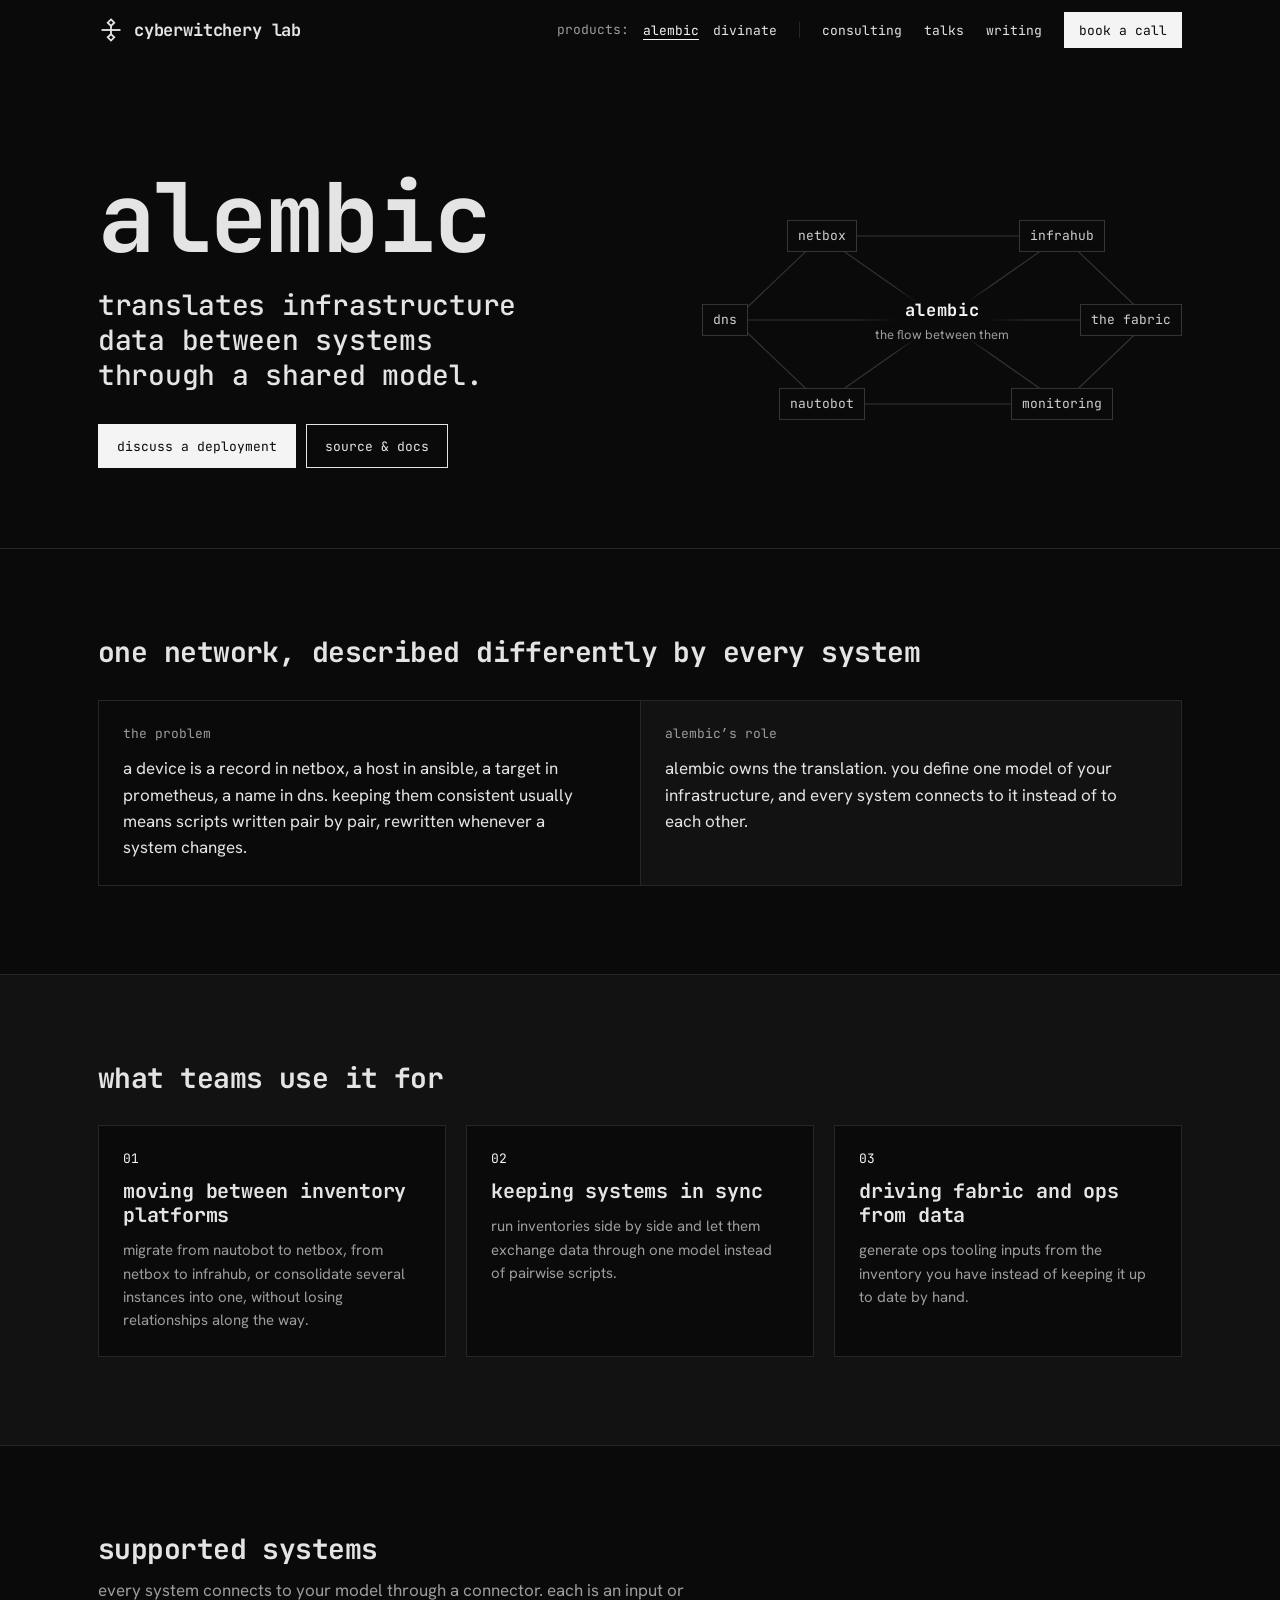
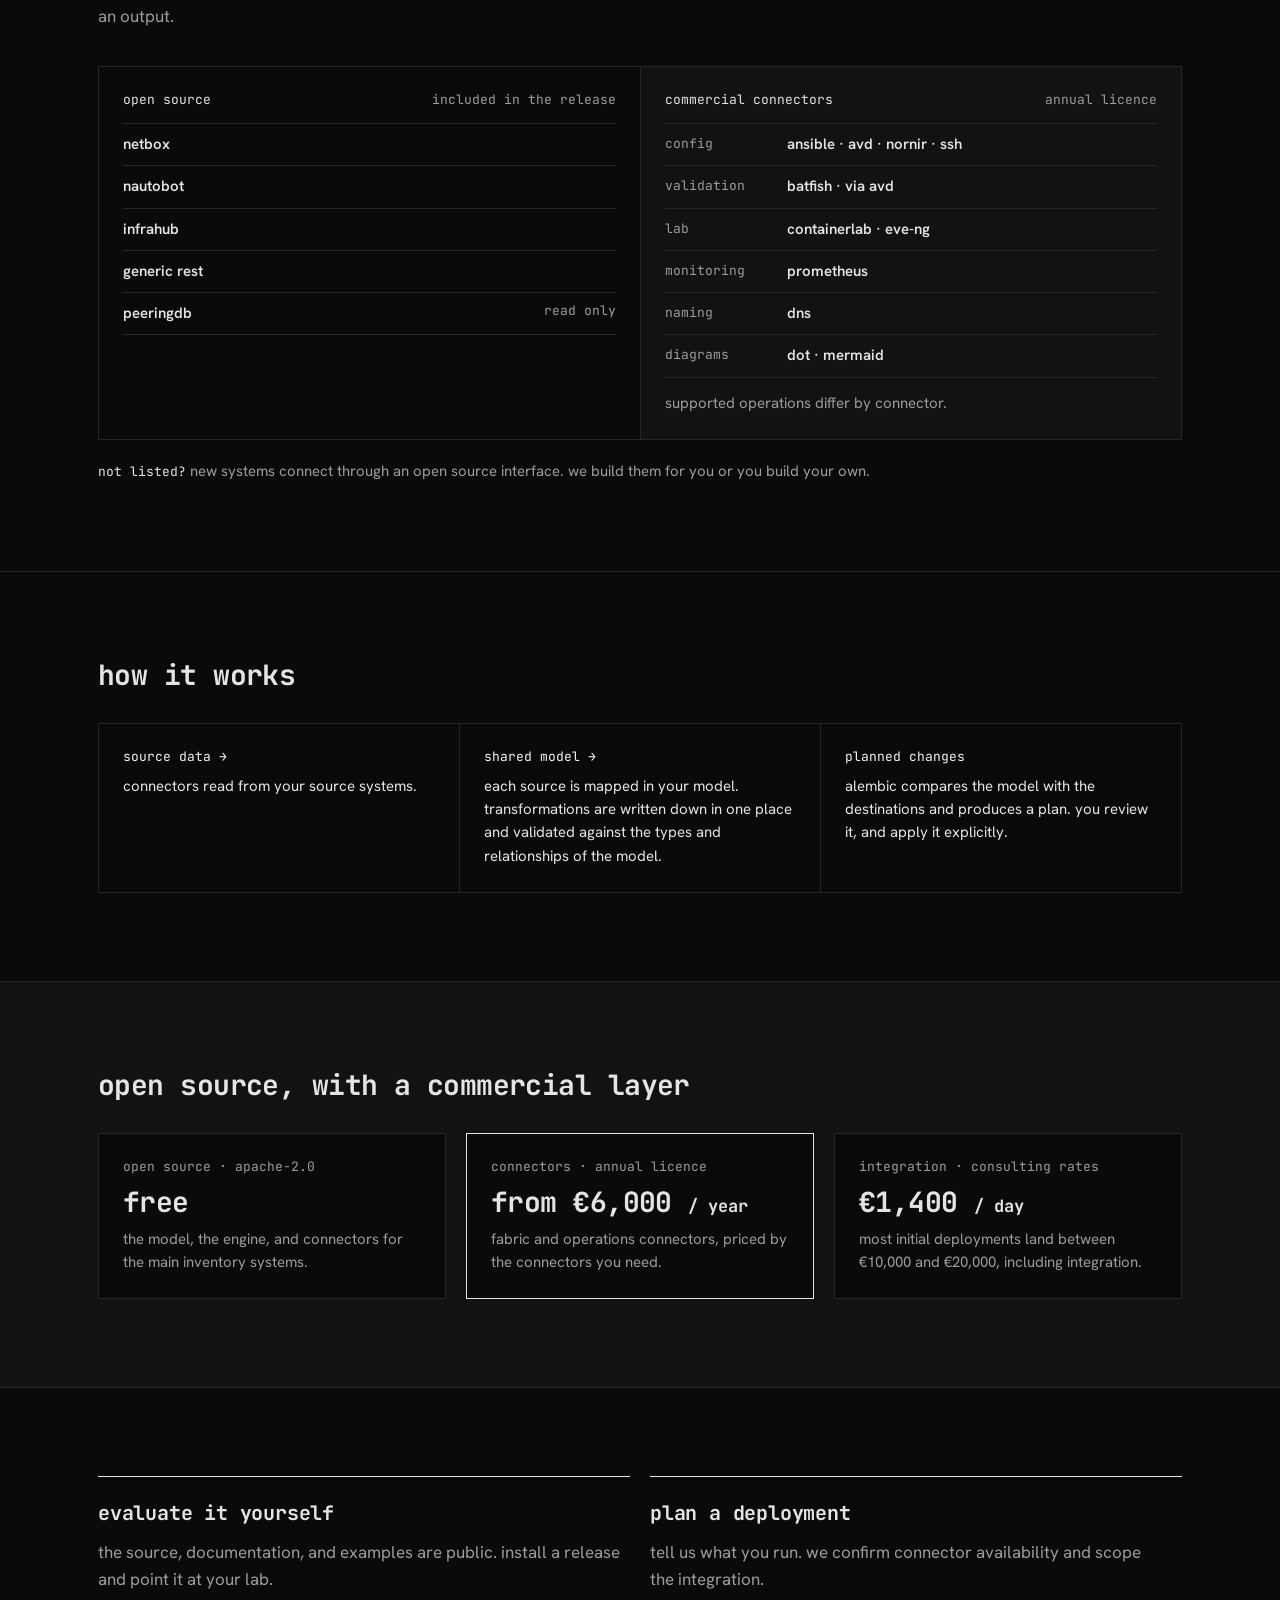
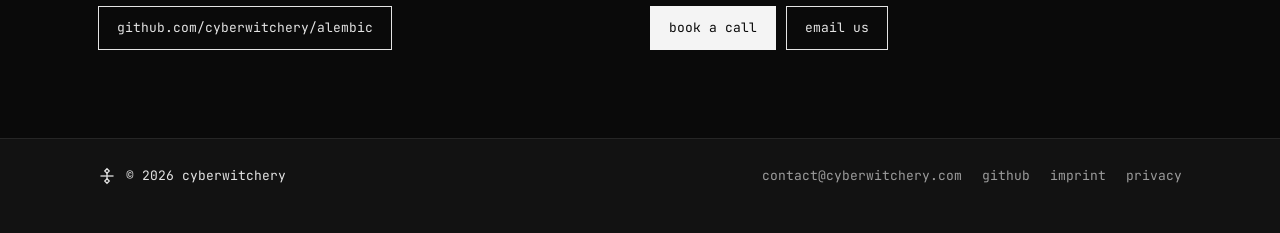
==== commit 67600954: "small fixes" ====
--- a/alembic.html
+++ b/alembic.html
@@ -3,22 +3,22 @@
 <head>
 <meta charset="utf-8">
 <meta name="viewport" content="width=device-width, initial-scale=1">
-<title>alembic · translate network data between your systems · cyberwitchery</title>
-<meta name="description" content="alembic translates infrastructure data between netbox, nautobot, infrahub, and your fabric and ops tooling, through a shared model you control. open source, with commercial connectors.">
+<title>alembic · network data between your systems · cyberwitchery</title>
+<meta name="description" content="alembic moves infrastructure data between netbox, nautobot, infrahub, and your fabric and ops tools, through a model you control. open source core.">
 <link rel="canonical" href="https://cyberwitchery.com/alembic.html">
 <meta name="theme-color" content="#0a0a0a">
 <meta property="og:type" content="website">
 <meta property="og:site_name" content="cyberwitchery">
 <meta property="og:url" content="https://cyberwitchery.com/alembic.html">
-<meta property="og:title" content="alembic · translate network data between your systems · cyberwitchery">
-<meta property="og:description" content="alembic translates infrastructure data between netbox, nautobot, infrahub, and your fabric and ops tooling, through a shared model you control. open source, with commercial connectors.">
+<meta property="og:title" content="alembic · network data between your systems · cyberwitchery">
+<meta property="og:description" content="alembic moves infrastructure data between netbox, nautobot, infrahub, and your fabric and ops tools, through a model you control. open source core.">
 <meta property="og:image" content="https://cyberwitchery.com/og.png">
 <meta property="og:image:width" content="1200">
 <meta property="og:image:height" content="630">
 <meta property="og:image:alt" content="cyberwitchery">
 <meta name="twitter:card" content="summary_large_image">
-<meta name="twitter:title" content="alembic · translate network data between your systems · cyberwitchery">
-<meta name="twitter:description" content="alembic translates infrastructure data between netbox, nautobot, infrahub, and your fabric and ops tooling, through a shared model you control. open source, with commercial connectors.">
+<meta name="twitter:title" content="alembic · network data between your systems · cyberwitchery">
+<meta name="twitter:description" content="alembic moves infrastructure data between netbox, nautobot, infrahub, and your fabric and ops tools, through a model you control. open source core.">
 <meta name="twitter:image" content="https://cyberwitchery.com/og.png">
 <script type="application/ld+json">{"@context":"https://schema.org","@graph":[{"@type":"SoftwareApplication","name":"alembic","url":"https://cyberwitchery.com/alembic.html","applicationCategory":"DeveloperApplication","description":"translates infrastructure data between systems through a shared model you control.","license":"https://www.apache.org/licenses/LICENSE-2.0","publisher":{"@type":"Organization","name":"cyberwitchery","url":"https://cyberwitchery.com/"},"sameAs":["https://github.com/cyberwitchery/alembic"],"offers":[{"@type":"Offer","name":"open source","price":"0","priceCurrency":"EUR"},{"@type":"Offer","name":"commercial connectors, annual licence","price":"6000","priceCurrency":"EUR","description":"from €6,000 per year"}]}]}</script>
 <link rel="icon" href="/favicon.svg" type="image/svg+xml">
@@ -55,7 +55,7 @@
 </div>
 <figure class="netviz viz" aria-hidden="true">
 <svg viewBox="0 0 600 320"><g stroke="rgba(255,255,255,0.17)" stroke-width="1.4" fill="none"><line x1="150" y1="55" x2="450" y2="55"></line><line x1="450" y1="55" x2="560" y2="160"></line><line x1="560" y1="160" x2="450" y2="265"></line><line x1="450" y1="265" x2="150" y2="265"></line><line x1="150" y1="265" x2="40" y2="160"></line><line x1="40" y1="160" x2="150" y2="55"></line><line x1="150" y1="55" x2="450" y2="265"></line><line x1="450" y1="55" x2="150" y2="265"></line><line x1="40" y1="160" x2="560" y2="160"></line></g></svg>
-<span class="node" style="left:25%;top:17.2%">netbox</span><span class="node" style="left:75%;top:17.2%">infrahub</span><span class="node" style="left:93.3%;top:50%">the fabric</span><span class="node" style="left:75%;top:82.8%">monitoring</span><span class="node" style="left:25%;top:82.8%">nautobot</span><span class="node" style="left:6.7%;top:50%">dns</span>
+<span class="node" style="left:25%;top:17.2%">netbox</span><span class="node" style="left:75%;top:17.2%">infrahub</span><span class="node r" style="left:100%;top:50%">the fabric</span><span class="node" style="left:75%;top:82.8%">monitoring</span><span class="node" style="left:25%;top:82.8%">nautobot</span><span class="node l" style="left:0;top:50%">dns</span>
 <span class="hub"><b>alembic</b><span>the flow between them</span></span>
 </figure>
 </div>
--- a/style.css
+++ b/style.css
@@ -142,6 +142,8 @@
 .netviz{flex:1 1 380px;max-width:560px;min-width:0;position:relative;aspect-ratio:600/320;font-family:'JetBrains Mono',monospace}
 .netviz svg{position:absolute;inset:0;width:100%;height:100%}
 .node{position:absolute;transform:translate(-50%,-50%);padding:5px 10px;border:1px solid rgba(255,255,255,.18);background:#0a0a0a;color:#cfcfcf;font-size:13px;white-space:nowrap}
+.node.l{transform:translate(0,-50%)}
+.node.r{transform:translate(-100%,-50%)}
 .hub{position:absolute;left:50%;top:50%;transform:translate(-50%,-50%);width:170px;height:84px;display:flex;flex-direction:column;align-items:center;justify-content:center;text-align:center;background:radial-gradient(closest-side,#0a0a0a 52%,rgba(10,10,10,0))}
 .hub b{color:#f4f4f4;font-size:17px;letter-spacing:.04em}
 .hub span{color:#9c9c9c;font:13px 'Hanken Grotesk',sans-serif;margin-top:2px}
@@ -235,7 +237,7 @@
 .cta-box .btn:hover{color:#f4f4f4;background:none}
 
 .talks{display:flex;flex-direction:column}
-.rates-d{order:-1;background:none;border-width:1px 0}
+.rates-d{order:-1;align-self:stretch;background:none;border-width:1px 0}
 .rates-d summary{padding:0;min-height:52px}
 .rates-d summary>:last-child{color:#9c9c9c}
 .rates-d .rates{padding:0 0 12px}
@@ -344,6 +346,9 @@
 
 .phead .sub{margin-top:20px}
 .phead .note{max-width:58ch}
+.papers .s>.wrap.phead{padding-block:clamp(20px,2.5vw,28px) clamp(24px,3vw,32px)}
+.papers .phead .sub{margin-top:12px}
+.papers .s>.wrap.plist{padding-top:24px}
 .spec{max-width:820px;margin-top:48px}
 .spec .kv{grid-template-columns:200px minmax(0,1fr);padding:14px 0;gap:18px}
 .spec .kv>dd{color:#cfcfcf}
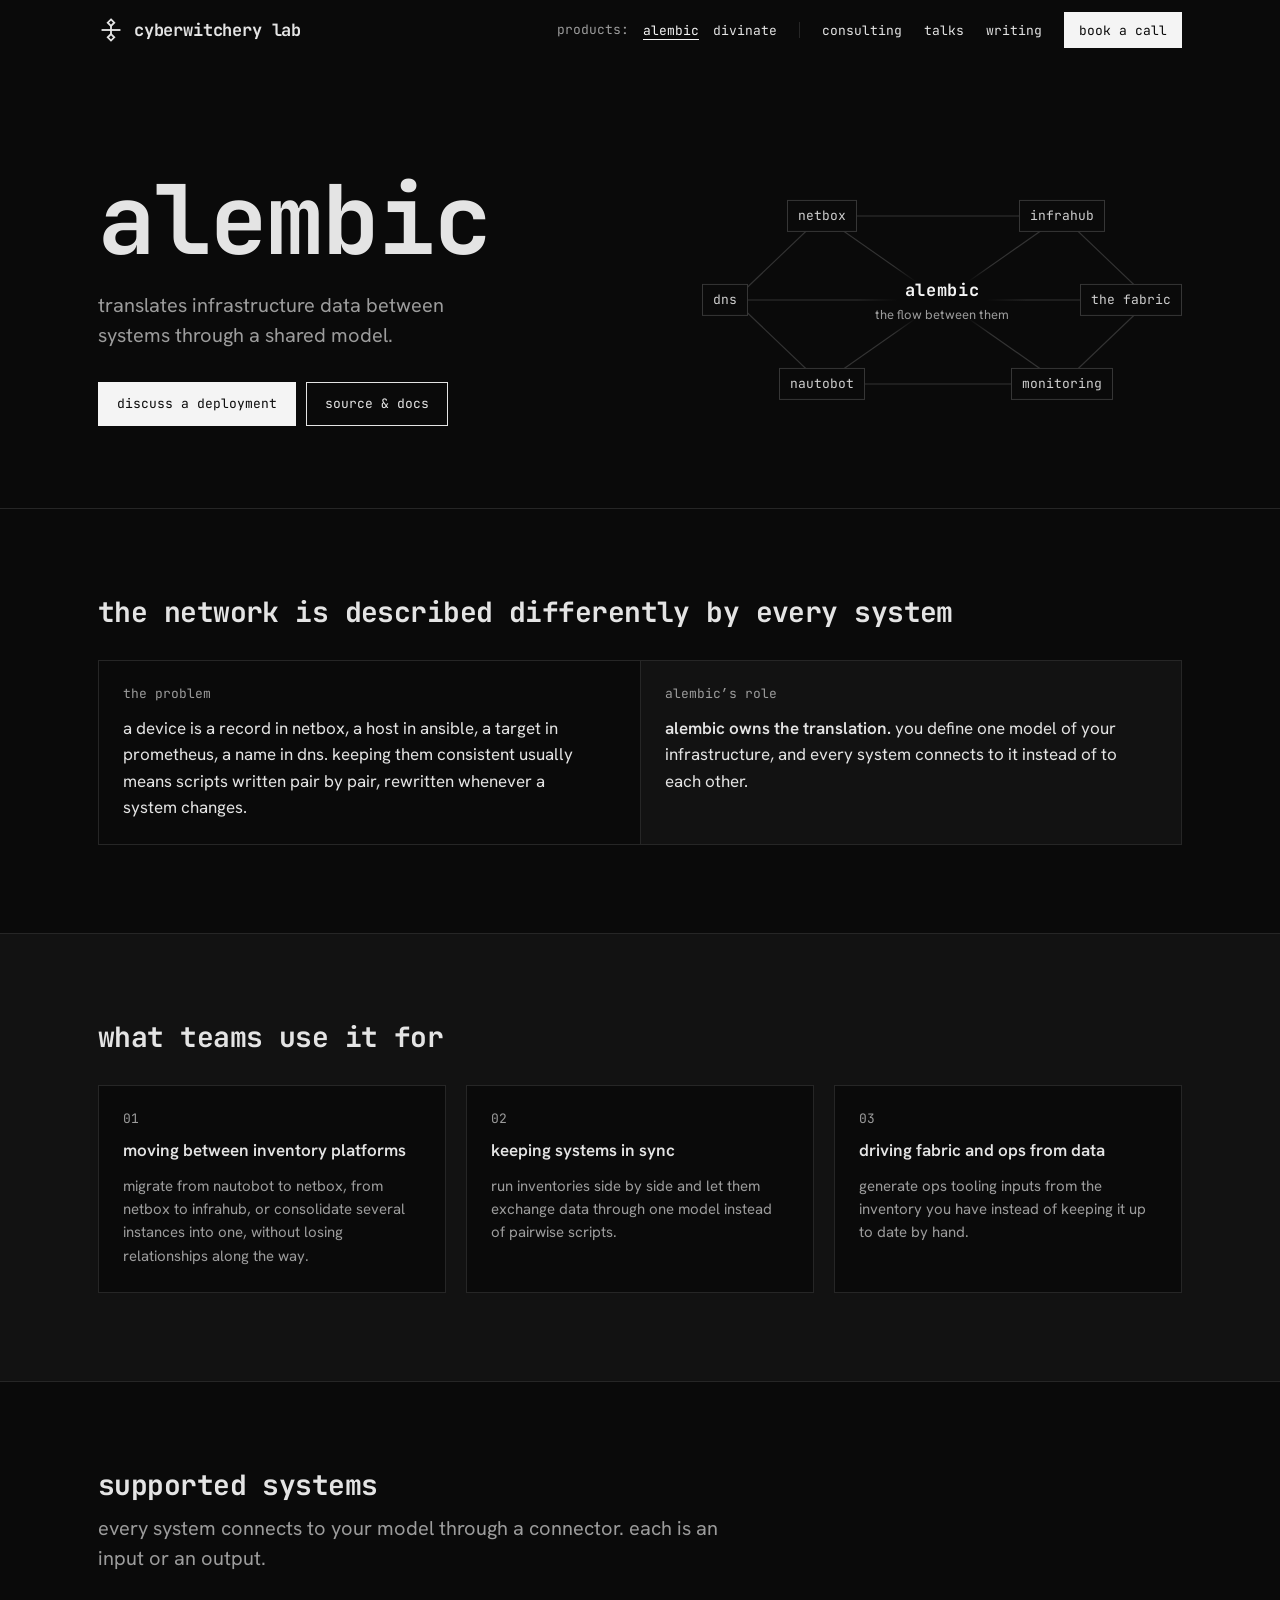
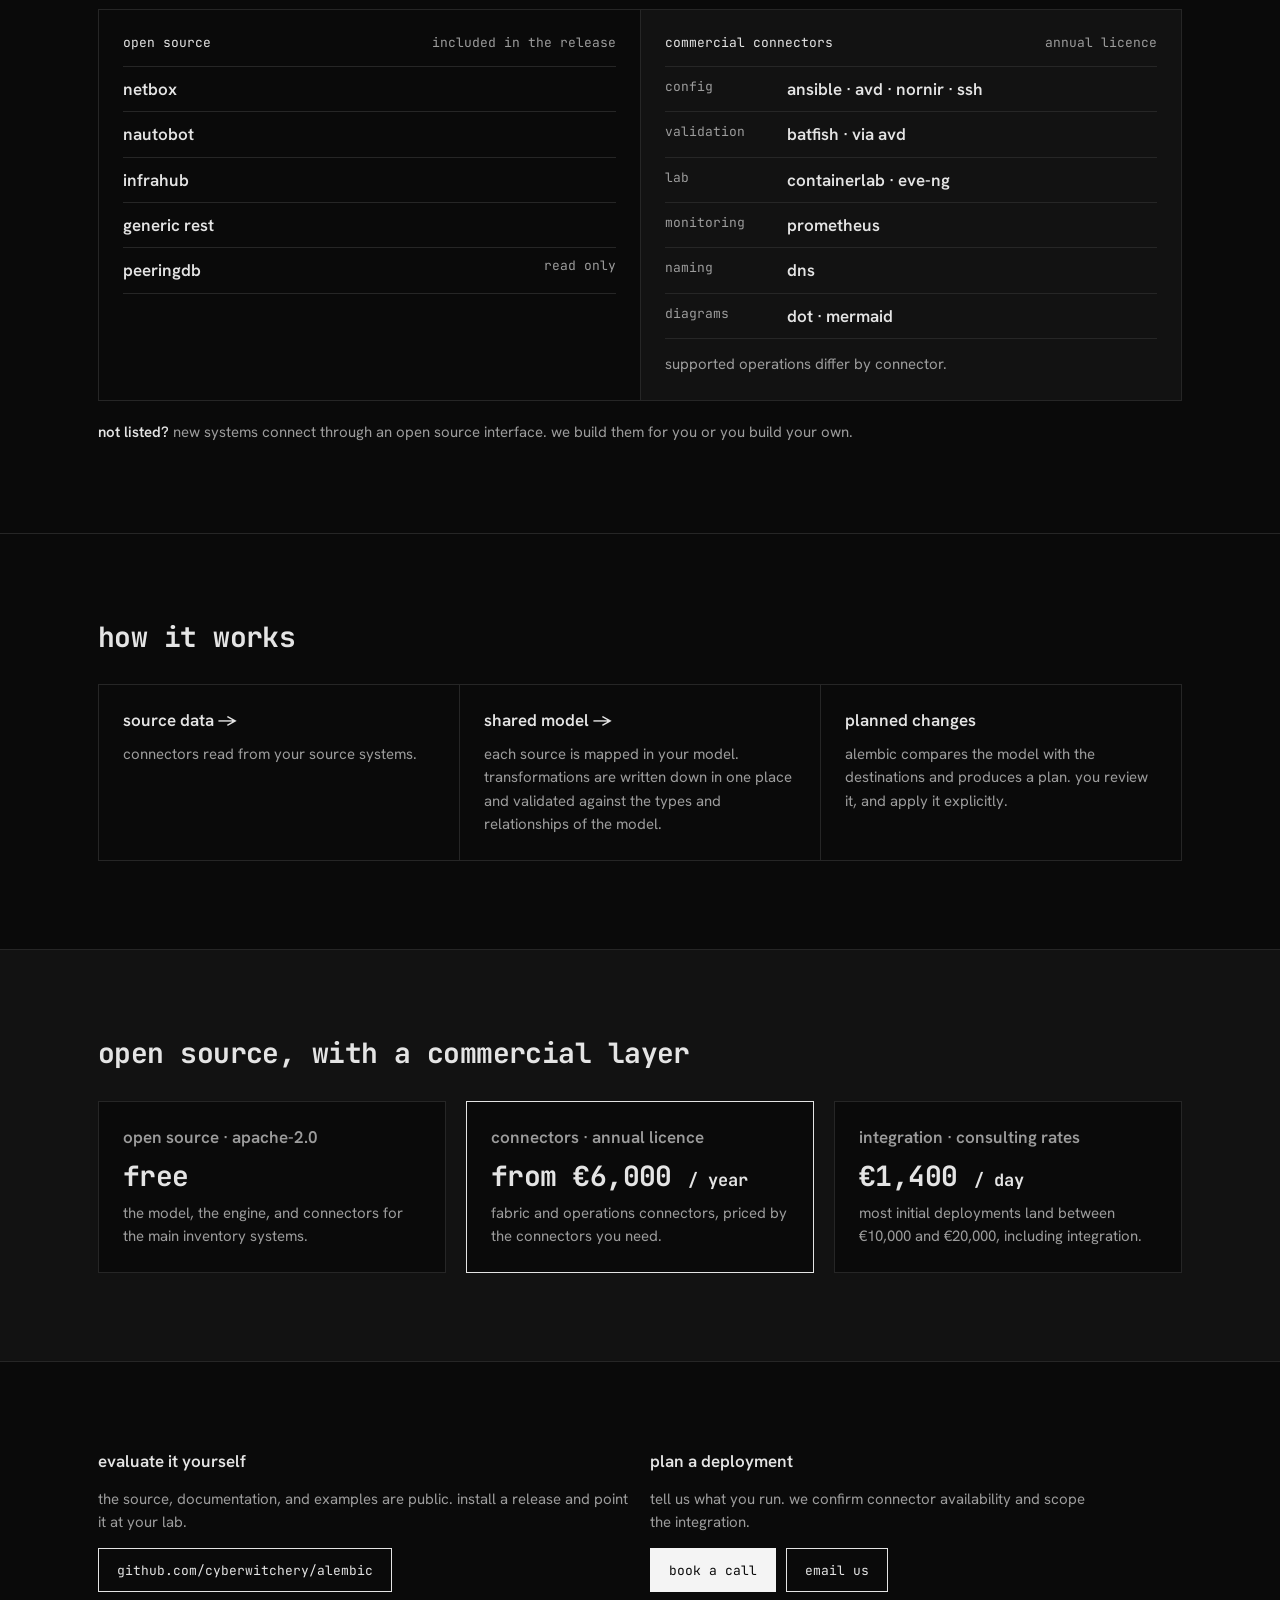
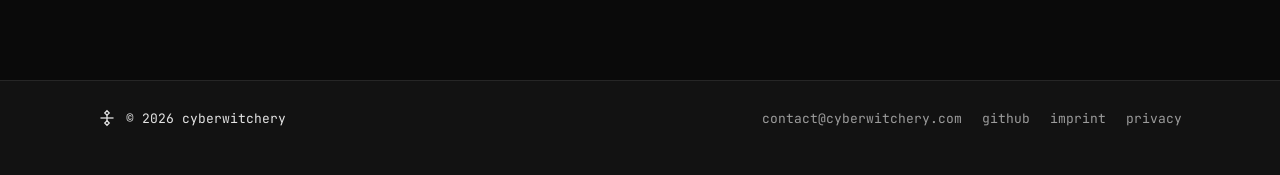
==== commit cec74f56: "smaller redesign" ====
--- a/alembic.html
+++ b/alembic.html
@@ -5,11 +5,11 @@
 <meta name="viewport" content="width=device-width, initial-scale=1">
 <title>alembic · network data between your systems · cyberwitchery</title>
 <meta name="description" content="alembic moves infrastructure data between netbox, nautobot, infrahub, and your fabric and ops tools, through a model you control. open source core.">
-<link rel="canonical" href="https://cyberwitchery.com/alembic.html">
+<link rel="canonical" href="https://cyberwitchery.com/alembic">
 <meta name="theme-color" content="#0a0a0a">
 <meta property="og:type" content="website">
 <meta property="og:site_name" content="cyberwitchery">
-<meta property="og:url" content="https://cyberwitchery.com/alembic.html">
+<meta property="og:url" content="https://cyberwitchery.com/alembic">
 <meta property="og:title" content="alembic · network data between your systems · cyberwitchery">
 <meta property="og:description" content="alembic moves infrastructure data between netbox, nautobot, infrahub, and your fabric and ops tools, through a model you control. open source core.">
 <meta property="og:image" content="https://cyberwitchery.com/og.png">
@@ -20,7 +20,7 @@
 <meta name="twitter:title" content="alembic · network data between your systems · cyberwitchery">
 <meta name="twitter:description" content="alembic moves infrastructure data between netbox, nautobot, infrahub, and your fabric and ops tools, through a model you control. open source core.">
 <meta name="twitter:image" content="https://cyberwitchery.com/og.png">
-<script type="application/ld+json">{"@context":"https://schema.org","@graph":[{"@type":"SoftwareApplication","name":"alembic","url":"https://cyberwitchery.com/alembic.html","applicationCategory":"DeveloperApplication","description":"translates infrastructure data between systems through a shared model you control.","license":"https://www.apache.org/licenses/LICENSE-2.0","publisher":{"@type":"Organization","name":"cyberwitchery","url":"https://cyberwitchery.com/"},"sameAs":["https://github.com/cyberwitchery/alembic"],"offers":[{"@type":"Offer","name":"open source","price":"0","priceCurrency":"EUR"},{"@type":"Offer","name":"commercial connectors, annual licence","price":"6000","priceCurrency":"EUR","description":"from €6,000 per year"}]}]}</script>
+<script type="application/ld+json">{"@context":"https://schema.org","@graph":[{"@type":"SoftwareApplication","name":"alembic","url":"https://cyberwitchery.com/alembic","applicationCategory":"DeveloperApplication","description":"translates infrastructure data between systems through a shared model you control.","license":"https://www.apache.org/licenses/LICENSE-2.0","publisher":{"@type":"Organization","name":"cyberwitchery","url":"https://cyberwitchery.com/"},"sameAs":["https://github.com/cyberwitchery/alembic"],"offers":[{"@type":"Offer","name":"open source","price":"0","priceCurrency":"EUR"},{"@type":"Offer","name":"commercial connectors, annual licence","price":"6000","priceCurrency":"EUR","description":"from €6,000 per year"}]}]}</script>
 <link rel="icon" href="/favicon.svg" type="image/svg+xml">
 <link rel="preconnect" href="https://fonts.googleapis.com">
 <link rel="preconnect" href="https://fonts.gstatic.com" crossorigin>
@@ -31,12 +31,13 @@
 <a class="skip" href="#main">skip to content</a>
 <header class="top">
 <div class="wrap bar">
-<a class="brand" href="index.html"><svg aria-hidden="true" viewBox="0 0 256 256" fill="none" stroke="currentColor" stroke-width="18" stroke-linecap="square"><path d="M128 24 L160 56 L128 88 L96 56 Z"></path><path d="M128 168 L160 200 L128 232 L96 200 Z"></path><path d="M128 88 L128 168"></path><path d="M44 128 L212 128"></path></svg><span>cyberwitchery lab</span></a>
+<a class="brand" href="/"><svg aria-hidden="true" viewBox="0 0 256 256" fill="none" stroke="currentColor" stroke-width="18" stroke-linecap="square"><path d="M128 24 L160 56 L128 88 L96 56 Z"></path><path d="M128 168 L160 200 L128 232 L96 200 Z"></path><path d="M128 88 L128 168"></path><path d="M44 128 L212 128"></path></svg><span>cyberwitchery lab</span></a>
 <button class="menu-btn" type="button" popovertarget="menu">menu</button>
 <nav id="menu" popover="auto" aria-label="main">
-<div class="grp p"><span class="label pl">products</span><a href="alembic.html" aria-current="page">alembic</a><a href="divinate.html">divinate</a><!-- parked: ddt --><!--<a href="ddt.html">ddt</a>--></div>
+<div class="grp p"><span class="label pl">products</span><a href="/alembic" aria-current="page">alembic</a><a href="/divinate">divinate</a><!-- parked: ddt --><!--<a href="/ddt">ddt</a>--></div>
 <span class="sep" aria-hidden="true"></span>
-<div class="grp"><span class="label svc">services</span><a href="index.html#consulting">consulting</a><a href="index.html#talks">talks</a><a href="index.html#writing">writing</a></div>
+<div class="grp"><span class="label svc">services</span><a href="/#consulting">consulting</a><a href="/#talks">talks</a><a href="/#writing">writing</a></div>
+<!-- parked: art --><!--<span class="sep" aria-hidden="true"></span><div class="grp"><a href="https://art.cyberwitchery.com/">art</a></div>-->
 <a class="btn" href="https://cal.com/cyberwitchery" target="_blank" rel="noopener">book a call</a>
 </nav>
 </div>
@@ -63,7 +64,7 @@
 
 <section class="s prob" aria-labelledby="h-problem">
 <div class="wrap">
-<h2 class="h2" id="h-problem">one network, described differently by every system</h2>
+<h2 class="h2" id="h-problem">the network is described differently by every system</h2>
 <div class="grid c2">
 <div><p class="label mb dx">the problem</p><p>a device is a record in netbox, a host in ansible, a target in prometheus, a name in dns. keeping them consistent usually means scripts written pair by pair, rewritten whenever a system changes.</p></div>
 <div class="sf"><p class="label mb dx">alembic’s role</p><p><strong>alembic owns the translation.</strong> you define one model of your infrastructure, and every system connects to it instead of to each other.</p></div>
@@ -118,9 +119,9 @@
 <div class="wrap">
 <h2 class="h2" id="h-how">how it works</h2>
 <ol class="grid c3 steps">
-<li><h3 class="step"><span class="dx">source data →</span><span class="mx">read</span></h3><p class="small">connectors read from your source systems.</p></li>
-<li><h3 class="step"><span class="dx">shared model →</span><span class="mx">map into your model</span></h3><p class="small"><span class="dx">each source is mapped in your model. </span>transformations are written down in one place and validated against the types and relationships of the model.</p></li>
-<li><h3 class="step"><span class="dx">planned changes</span><span class="mx">plan, review, apply</span></h3><p class="small">alembic compares the model with the destinations and produces a plan. you review it, and apply it explicitly.</p></li>
+<li><h3 class="step"><span class="dx">source data →</span><span class="mx">read</span></h3><p class="small mu">connectors read from your source systems.</p></li>
+<li><h3 class="step"><span class="dx">shared model →</span><span class="mx">map into your model</span></h3><p class="small mu"><span class="dx">each source is mapped in your model. </span>transformations are written down in one place and validated against the types and relationships of the model.</p></li>
+<li><h3 class="step"><span class="dx">planned changes</span><span class="mx">plan, review, apply</span></h3><p class="small mu">alembic compares the model with the destinations and produces a plan. you review it, and apply it explicitly.</p></li>
 </ol>
 </div>
 </section>
@@ -143,12 +144,12 @@
 <div class="duo">
 <div class="rule">
 <h3 class="h3">evaluate it yourself</h3>
-<p class="mu">the source, documentation, and examples are public. install a release and point it at your lab.</p>
+<p class="small mu">the source, documentation, and examples are public. install a release and point it at your lab.</p>
 <a class="btn o" href="https://github.com/cyberwitchery/alembic" target="_blank" rel="noopener">github.com/cyberwitchery/alembic</a>
 </div>
 <div class="rule">
 <h3 class="h3">plan a deployment</h3>
-<p class="mu">tell us what you run. we confirm connector availability and scope the integration.</p>
+<p class="small mu">tell us what you run. we confirm connector availability and scope the integration.</p>
 <div class="actions">
 <a class="btn" href="https://cal.com/cyberwitchery" target="_blank" rel="noopener">book a call</a>
 <a class="btn o" href="mailto:contact@cyberwitchery.com?subject=alembic">email us</a>
@@ -164,8 +165,8 @@
 <nav aria-label="footer">
 <a href="mailto:contact@cyberwitchery.com">contact@cyberwitchery.com</a>
 <a href="https://github.com/cyberwitchery" target="_blank" rel="noopener">github</a>
-<a href="imprint.html">imprint</a>
-<a href="privacy.html">privacy</a>
+<a href="/imprint">imprint</a>
+<a href="/privacy">privacy</a>
 </nav>
 </div>
 </footer>
--- a/style.css
+++ b/style.css
@@ -29,8 +29,8 @@
 .alt{background:#121212}
 .h2{font-size:clamp(22px,2.4vw,28px);line-height:1.1;margin-bottom:32px}
 .h2.tight{margin-bottom:12px}
-.lead{color:#9c9c9c;max-width:60ch;margin:0 0 36px}
-.h3{font-size:20px;line-height:1.2;letter-spacing:-.01em}
+.lead{font-size:20px;line-height:1.5;color:#9c9c9c;max-width:58ch;margin:0 0 36px}
+.h3,.person h3,.wr .t,.step,.paper h2,.prc .pn{font:600 17px/1.4 'Hanken Grotesk',sans-serif;letter-spacing:0}
 .grid{display:grid;gap:1px;background:#262626;border:1px solid #262626}
 .grid>*{background:#0a0a0a;padding:24px}
 .grid>.sf{background:#121212}
@@ -42,12 +42,12 @@
 .c4{grid-template-columns:repeat(2,minmax(0,1fr))}
 @media (min-width:1000px){.c4{grid-template-columns:repeat(4,minmax(0,1fr))}}
 .duo{display:grid;grid-template-columns:repeat(auto-fit,minmax(300px,1fr));gap:20px}
-.rule{border-top:1px solid #e4e4e4;padding-top:24px;display:flex;flex-direction:column;gap:14px;align-items:flex-start}
-.row{display:flex;justify-content:space-between;gap:12px;padding:9px 0;border-top:1px solid #262626;font-size:15px}
+.rule{display:flex;flex-direction:column;gap:14px;align-items:flex-start}
+.row{display:flex;justify-content:space-between;gap:12px;padding:9px 0;border-top:1px solid #262626}
 .row:last-child{border-bottom:1px solid #262626}
 .row>:first-child{font-weight:600}
 .rl{font:13px 'JetBrains Mono',monospace;color:#9c9c9c}
-.kv{display:grid;grid-template-columns:110px minmax(0,1fr);gap:12px;padding:9px 0;border-top:1px solid #262626;font-size:15px}
+.kv{display:grid;grid-template-columns:110px minmax(0,1fr);gap:12px;padding:9px 0;border-top:1px solid #262626}
 .kv:last-child{border-bottom:1px solid #262626}
 .kv>dt{font:13px 'JetBrains Mono',monospace;color:#9c9c9c;padding-top:2px}
 .kv.b>dd{font-weight:600}
@@ -82,7 +82,6 @@
 .s>.wrap.hero{position:relative;padding-block:clamp(64px,10vw,128px) clamp(56px,8vw,96px)}
 .hero .logo{position:absolute;right:clamp(20px,4vw,48px);top:50%;transform:translateY(-50%);width:clamp(220px,34vw,440px);height:auto;pointer-events:none;color:#262626}
 .hero>:not(.logo){position:relative}
-.eyebrow{margin-bottom:28px}
 .h1{font-size:clamp(30px,4vw,44px);line-height:1.12;max-width:22ch;text-wrap:balance}
 .sub{font-size:20px;line-height:1.5;color:#9c9c9c;max-width:58ch;margin-top:32px}
 
@@ -92,8 +91,9 @@
 .product.al{flex:1.7 1 440px;background:#121212}
 .product.dv{flex:1 1 300px}
 .product .name{font-size:clamp(30px,4vw,44px);line-height:1}
-.product.al p{font-size:20px;max-width:52ch}
+.product p{max-width:52ch}
 .product .more{margin-top:auto}
+.badge{display:inline-block;vertical-align:middle;padding:2px 6px;font:400 13px/1.4 'JetBrains Mono',monospace;letter-spacing:0;background:#e4e4e4;color:#0a0a0a}
 
 .split{display:flex;flex-wrap:wrap;gap:clamp(32px,4vw,56px);align-items:flex-start}
 .split>.main{flex:1.8 1 480px;min-width:0}
@@ -110,20 +110,18 @@
 .cta-box .rates dt{color:#0a0a0a}
 
 .talks{display:grid;grid-template-columns:repeat(auto-fit,minmax(300px,1fr));gap:clamp(28px,4vw,56px)}
-.talks h3{font:400 13px 'JetBrains Mono',monospace;letter-spacing:0;color:#9c9c9c;padding-bottom:10px;border-bottom:1px solid #262626}
+.talks h3{font:400 13px 'JetBrains Mono',monospace;letter-spacing:0;color:#e4e4e4;padding-bottom:10px;border-bottom:1px solid #262626}
 .talk{padding:16px 0;border-bottom:1px solid #262626}
 .talk strong{display:block}
 .talk span{font-size:15px;color:#9c9c9c}
 .rates-d{align-self:start;background:#0a0a0a;border:1px solid #262626}
-.rates-d summary{display:flex;justify-content:space-between;align-items:center;gap:12px;min-height:44px;padding:8px 20px;font:13px 'JetBrains Mono',monospace}
+.rates-d>p{display:flex;align-items:center;min-height:44px;padding:8px 20px;font:13px 'JetBrains Mono',monospace}
 .rates-d .rates{padding:0 20px 18px}
 
-.person h3{font-size:20px;letter-spacing:-.01em}
 .person p{margin-top:8px;color:#9c9c9c;font-size:15px}
 .person .rule{gap:0;padding-top:20px}
 .wr>a{display:flex;flex-direction:column;gap:10px}
 .wr>a:hover{color:inherit;background:#121212}
-.wr .t{font:700 20px/1.2 'JetBrains Mono',monospace;letter-spacing:-.01em}
 .oss{display:flex;flex-direction:column;padding:8px 0;border-bottom:1px solid #262626}
 .oss>.d{font-size:15px;color:#9c9c9c}
 .allr{padding-top:10px}
@@ -138,7 +136,7 @@
 .s>.wrap.phero{display:flex;flex-wrap:wrap;align-items:center;gap:48px clamp(32px,5vw,64px);padding-block:clamp(56px,9vw,112px) clamp(48px,7vw,80px)}
 .phero .txt{flex:1 1 440px;min-width:0}
 .ptitle{font-size:clamp(52px,8vw,96px);line-height:.95}
-.ptag{font:500 clamp(22px,2.4vw,28px)/1.25 'JetBrains Mono',monospace;letter-spacing:-.01em;max-width:32ch;margin:24px 0 32px;text-wrap:balance}
+.ptag{font-size:20px;line-height:1.5;color:#9c9c9c;max-width:44ch;margin:24px 0 32px;text-wrap:balance}
 .netviz{flex:1 1 380px;max-width:560px;min-width:0;position:relative;aspect-ratio:600/320;font-family:'JetBrains Mono',monospace}
 .netviz svg{position:absolute;inset:0;width:100%;height:100%}
 .node{position:absolute;transform:translate(-50%,-50%);padding:5px 10px;border:1px solid rgba(255,255,255,.18);background:#0a0a0a;color:#cfcfcf;font-size:13px;white-space:nowrap}
@@ -147,14 +145,13 @@
 .hub{position:absolute;left:50%;top:50%;transform:translate(-50%,-50%);width:170px;height:84px;display:flex;flex-direction:column;align-items:center;justify-content:center;text-align:center;background:radial-gradient(closest-side,#0a0a0a 52%,rgba(10,10,10,0))}
 .hub b{color:#f4f4f4;font-size:17px;letter-spacing:.04em}
 .hub span{color:#9c9c9c;font:13px 'Hanken Grotesk',sans-serif;margin-top:2px}
-.prob strong{font-weight:inherit}
 .colhead{display:flex;flex-wrap:wrap;justify-content:space-between;align-items:baseline;gap:2px 10px;margin-bottom:14px}
 .colhead h3{font:400 13px 'JetBrains Mono',monospace;letter-spacing:0;color:#e4e4e4}
 .note{margin-top:14px;font-size:15px;color:#9c9c9c}
 .note.wide{margin-top:20px}
-.nl{font:13px 'JetBrains Mono',monospace;color:#e4e4e4}
-.num{font:13px 'JetBrains Mono',monospace;color:#f4f4f4}
-.step{font:400 13px 'JetBrains Mono',monospace;letter-spacing:0;color:#f4f4f4;margin-bottom:10px}
+.nl{font-weight:600;color:#e4e4e4}
+.num{font:13px 'JetBrains Mono',monospace;color:#9c9c9c}
+.step{margin-bottom:10px}
 .price{font:700 clamp(22px,2.4vw,28px)/1 'JetBrains Mono',monospace;letter-spacing:-.02em}
 .price span{font-size:17px;letter-spacing:0}
 
@@ -178,7 +175,9 @@
 .status p{flex:1 1 400px;font-size:15px}
 .facts{display:grid;grid-template-columns:repeat(auto-fit,minmax(300px,1fr));gap:clamp(28px,4vw,56px)}
 .facts .h2{margin-bottom:20px}
-.facts .kv{grid-template-columns:130px minmax(0,1fr);padding:12px 0;font-size:17px}
+.facts .kv{grid-template-columns:130px minmax(0,1fr);padding:12px 0}
+.facts .kv>dt{font:600 17px/1.4 'Hanken Grotesk',sans-serif;color:#e4e4e4;padding:0}
+.facts .kv>dd{font-size:15px;color:#9c9c9c}
 
 @media (max-width:759px){
 .wrap{max-width:520px;padding-inline:20px}
@@ -198,8 +197,7 @@
 .s>.wrap{padding-block:36px 40px}
 .alt{background:none}
 .h2,.h2.tight{font-size:22px;line-height:1.2;margin:0 0 10px}
-.h2.k{font:500 13px 'JetBrains Mono',monospace;letter-spacing:0;color:#9c9c9c;margin-bottom:4px}
-.lead{font-size:15px;margin:0 0 20px}
+.lead{font-size:17px;margin:0 0 20px}
 .grid,.cards,.products{display:block;background:none;border:0}
 .grid>*,.cards>*{background:none;border:0;padding:0}
 .grid>.sf{background:none}
@@ -210,21 +208,19 @@
 .quiet{display:flex;align-items:center;justify-content:center;min-height:48px;font:13px 'JetBrains Mono',monospace;color:#9c9c9c}
 
 .s>.wrap.hero{padding-block:44px 40px}
-.eyebrow{margin-bottom:18px}
 .h1{font-size:30px;line-height:1.15}
 .sub{font-size:17px;margin:18px 0 28px}
 .s>.wrap.pw{padding-block:36px 8px}
 .product,.product.al{display:grid;grid-template-columns:minmax(0,1fr) auto;align-items:center;gap:6px 16px;padding:20px 0;border:0;background:none}
 .product+.product{border-top:1px solid #262626}
 .product .name{font-size:30px}
-.product p,.product.al p{font-size:15px;line-height:1.45;color:#9c9c9c}
+.product p{font-size:15px;line-height:1.45;color:#9c9c9c}
 .product .more{grid-column:2;grid-row:1/span 2;margin:0;font-size:20px;color:#e4e4e4}
 
 .split{display:block}
 .svc-d{border-top:1px solid #262626}
 .svc-d:last-child{border-bottom:1px solid #262626}
 .svc-d>summary{display:flex;justify-content:space-between;align-items:center;gap:16px;min-height:56px;padding:10px 0}
-.svc-d .h3{font:600 17px/1.4 'Hanken Grotesk',sans-serif;letter-spacing:0}
 .svc-d .pm{font-family:'JetBrains Mono',monospace;color:#9c9c9c}
 .svc-d>p{margin:0 0 18px}
 .cta-box{background:none;color:#e4e4e4;padding:0;margin-top:24px;gap:0}
@@ -238,18 +234,16 @@
 
 .talks{display:flex;flex-direction:column}
 .rates-d{order:-1;align-self:stretch;background:none;border-width:1px 0}
-.rates-d summary{padding:0;min-height:52px}
-.rates-d summary>:last-child{color:#9c9c9c}
+.rates-d>p{padding:0;min-height:52px}
 .rates-d .rates{padding:0 0 12px}
 .rates-d .rates>div{border:0;padding:7px 0}
-.talks h3{font-weight:700;color:#e4e4e4;border-bottom-color:#9c9c9c;margin-top:40px}
+.talks h3{border-bottom-color:#9c9c9c;margin-top:40px}
 .talk{padding:12px 0;border:0}
 .talk+.talk{border-top:1px solid #262626}
 
 .h2.pk{margin-bottom:20px}
 .duo{display:flex;flex-direction:column;gap:32px}
-.person .rule{border:0;padding:0}
-.person h3{letter-spacing:-.02em}
+.person .rule{padding:0}
 .person p{margin-top:6px}
 .links{margin:0;gap:4px 20px}
 .links a{display:flex;align-items:center;min-height:44px;color:#e4e4e4}
@@ -257,7 +251,7 @@
 .h2.wk{margin-bottom:8px}
 .wr>a{flex-direction:row;align-items:center;min-height:56px;border-top:1px solid #262626}
 .wr>a:hover{background:none}
-.wr .t{flex:1;display:flex;justify-content:space-between;gap:16px;font:600 17px 'Hanken Grotesk',sans-serif;letter-spacing:0}
+.wr .t{flex:1;display:flex;justify-content:space-between;gap:16px}
 .oss{display:grid;grid-template-columns:minmax(0,1fr) auto;gap:2px 16px;align-items:center;padding:12px 0;border:0;border-top:1px solid #262626}
 .oss>.ar{grid-column:2;grid-row:1/span 2;font-family:'JetBrains Mono',monospace}
 .allr{padding:0}
@@ -274,16 +268,13 @@
 .s>.wrap.phero{display:block;padding-block:44px 40px}
 .pe{margin-bottom:14px}
 .ptitle{font-size:52px;line-height:1}
-.ptag{font-size:20px;line-height:1.35;margin:18px 0 28px}
+.ptag{font-size:17px;margin:18px 0 28px}
 .prob .h2{margin-bottom:14px}
-.prob .grid p{font-size:15px;color:#9c9c9c}
-.prob .grid .sf p{margin-top:16px;color:#e4e4e4}
-.prob strong{font-weight:600}
+.prob .grid .sf p{margin-top:16px}
 .uses .h2{margin-bottom:8px}
 .uses .cards>*{display:grid;grid-template-columns:32px minmax(0,1fr);gap:4px 12px;padding:18px 0;border-bottom:1px solid #262626}
 .uses .cards>:last-child{border:0}
-.uses .num{grid-row:1/span 2;color:#9c9c9c;padding-top:3px}
-.cards .h3{font:600 17px/1.4 'Hanken Grotesk',sans-serif;letter-spacing:0}
+.uses .num{grid-row:1/span 2;padding-top:3px}
 .uses p,.dhow p{margin-top:4px}
 main.al,main.dvm{display:flex;flex-direction:column}
 .how{order:1}
@@ -296,23 +287,19 @@
 .steps>li::before{counter-increment:st;content:counter(st);grid-row:1/span 2;width:28px;height:28px;border:1px solid #9c9c9c;display:flex;align-items:center;justify-content:center;font:13px 'JetBrains Mono',monospace}
 .steps>li:last-child::before{background:#f4f4f4;color:#0a0a0a;border-color:#f4f4f4}
 .steps>li:not(:last-child)::after{content:"";position:absolute;left:13.5px;top:32px;bottom:4px;width:1px;background:#262626}
-.step{font:600 17px/1.4 'Hanken Grotesk',sans-serif;color:#e4e4e4;margin:2px 0 0}
-.steps p{margin-top:4px;color:#9c9c9c}
+.step{margin:2px 0 0}
+.steps p{margin-top:4px}
 .sys .lead{margin-bottom:28px}
 .sysg>.sf{margin-top:32px}
 .colhead{display:block;margin:0}
-.colhead h3{font:600 17px 'Hanken Grotesk',sans-serif;color:#e4e4e4}
-.colhead .label{display:block;font:15px/1.55 'Hanken Grotesk',sans-serif;margin:2px 0 10px}
-.row{padding:10px 0;font-size:17px}
-.rl{font:15px 'Hanken Grotesk',sans-serif;text-align:right}
-.kv{grid-template-columns:96px minmax(0,1fr);padding:10px 0;font-size:17px}
-.kv>dt{font:15px 'Hanken Grotesk',sans-serif;padding:0}
+.colhead .label{display:block;margin:2px 0 10px}
+.row{padding:10px 0}
+.rl{text-align:right}
+.kv{grid-template-columns:96px minmax(0,1fr);padding:10px 0}
 .note.wide{margin-top:16px}
-.nl{font:inherit;color:inherit}
 .pr .h2{margin-bottom:12px}
 .prc>*,.prc>.hl{display:grid;grid-template-columns:minmax(0,1fr) auto;align-items:baseline;gap:2px 12px;padding:16px 0;border:0;border-top:1px solid #262626}
 .prc>:last-child{border-bottom:1px solid #262626}
-.prc .pn{font:600 17px 'Hanken Grotesk',sans-serif;color:#e4e4e4}
 .price,.price span{font:700 17px 'JetBrains Mono',monospace;letter-spacing:0}
 .prc p.small{grid-column:1/-1}
 .mcta{margin-top:28px}
@@ -335,11 +322,10 @@
 .dhow .cards>*{padding:16px 0;border-bottom:1px solid #262626;gap:0}
 .dhow .cards>:last-child{border:0}
 .facts{display:block}
-.facts .h2{font:500 13px 'JetBrains Mono',monospace;letter-spacing:0;color:#9c9c9c;margin:24px 0 4px}
+.facts .h2{margin:24px 0 10px}
 .facts>div:first-child .h2{margin-top:0}
 .facts .kv{display:flex;justify-content:space-between;gap:12px;padding:10px 0}
-.facts .kv>dt{font:600 17px 'Hanken Grotesk',sans-serif;color:#e4e4e4}
-.facts .kv>dd{font-size:15px;color:#9c9c9c;text-align:right}
+.facts .kv>dd{text-align:right}
 .fcta>p{margin:28px 0 16px;font-size:15px;color:#9c9c9c}
 .fcta .btn{background:none;color:#e4e4e4;border-color:#9c9c9c}
 }
@@ -359,7 +345,6 @@
 .paper .id{font:13px/1.6 'JetBrains Mono',monospace;color:#9c9c9c}
 .paper .id strong{display:block;color:#f4f4f4;font-weight:700}
 .paper .body{max-width:66ch;display:flex;flex-direction:column;align-items:flex-start}
-.paper h2{font-size:20px;line-height:1.25;letter-spacing:-.01em}
 .paper .subt{color:#cfcfcf;margin-top:6px}
 .paper .by{margin-top:10px}
 .paper .abs{margin:16px 0 18px;color:#9c9c9c;font-size:15px}
